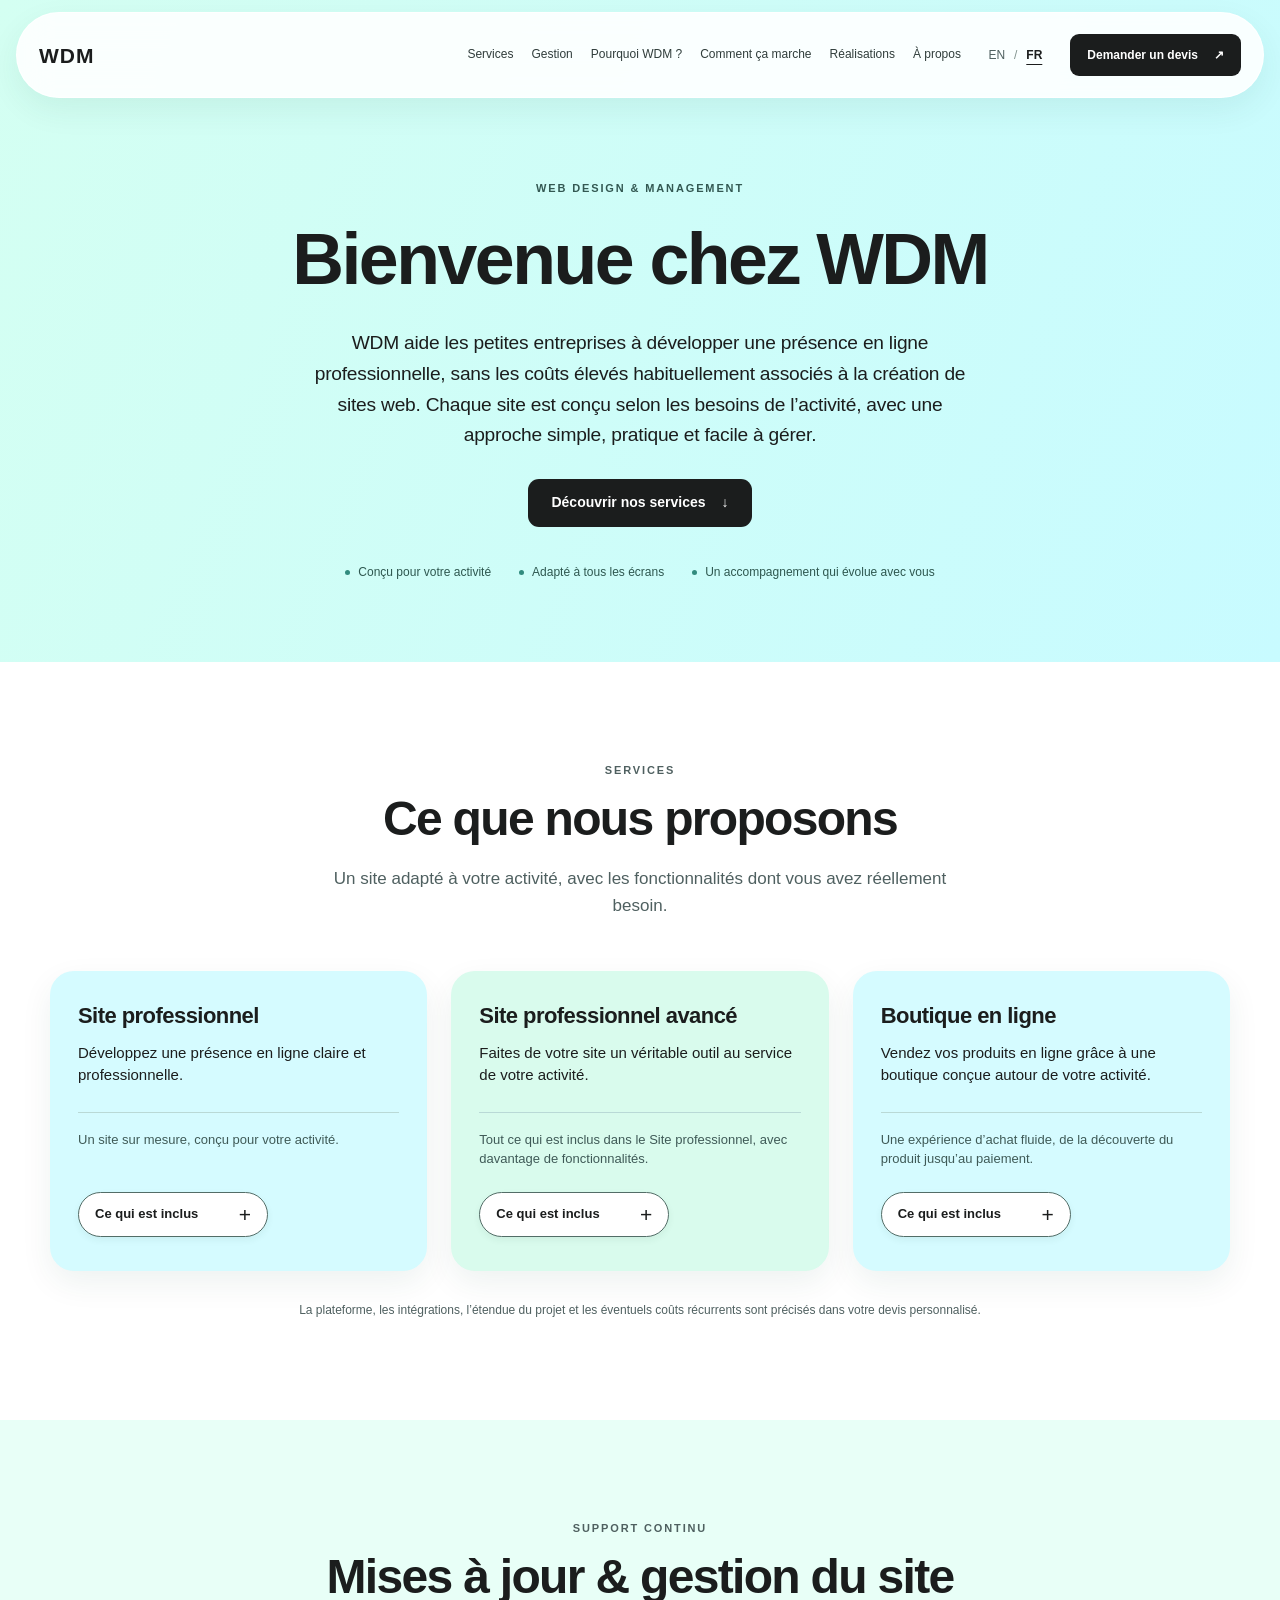
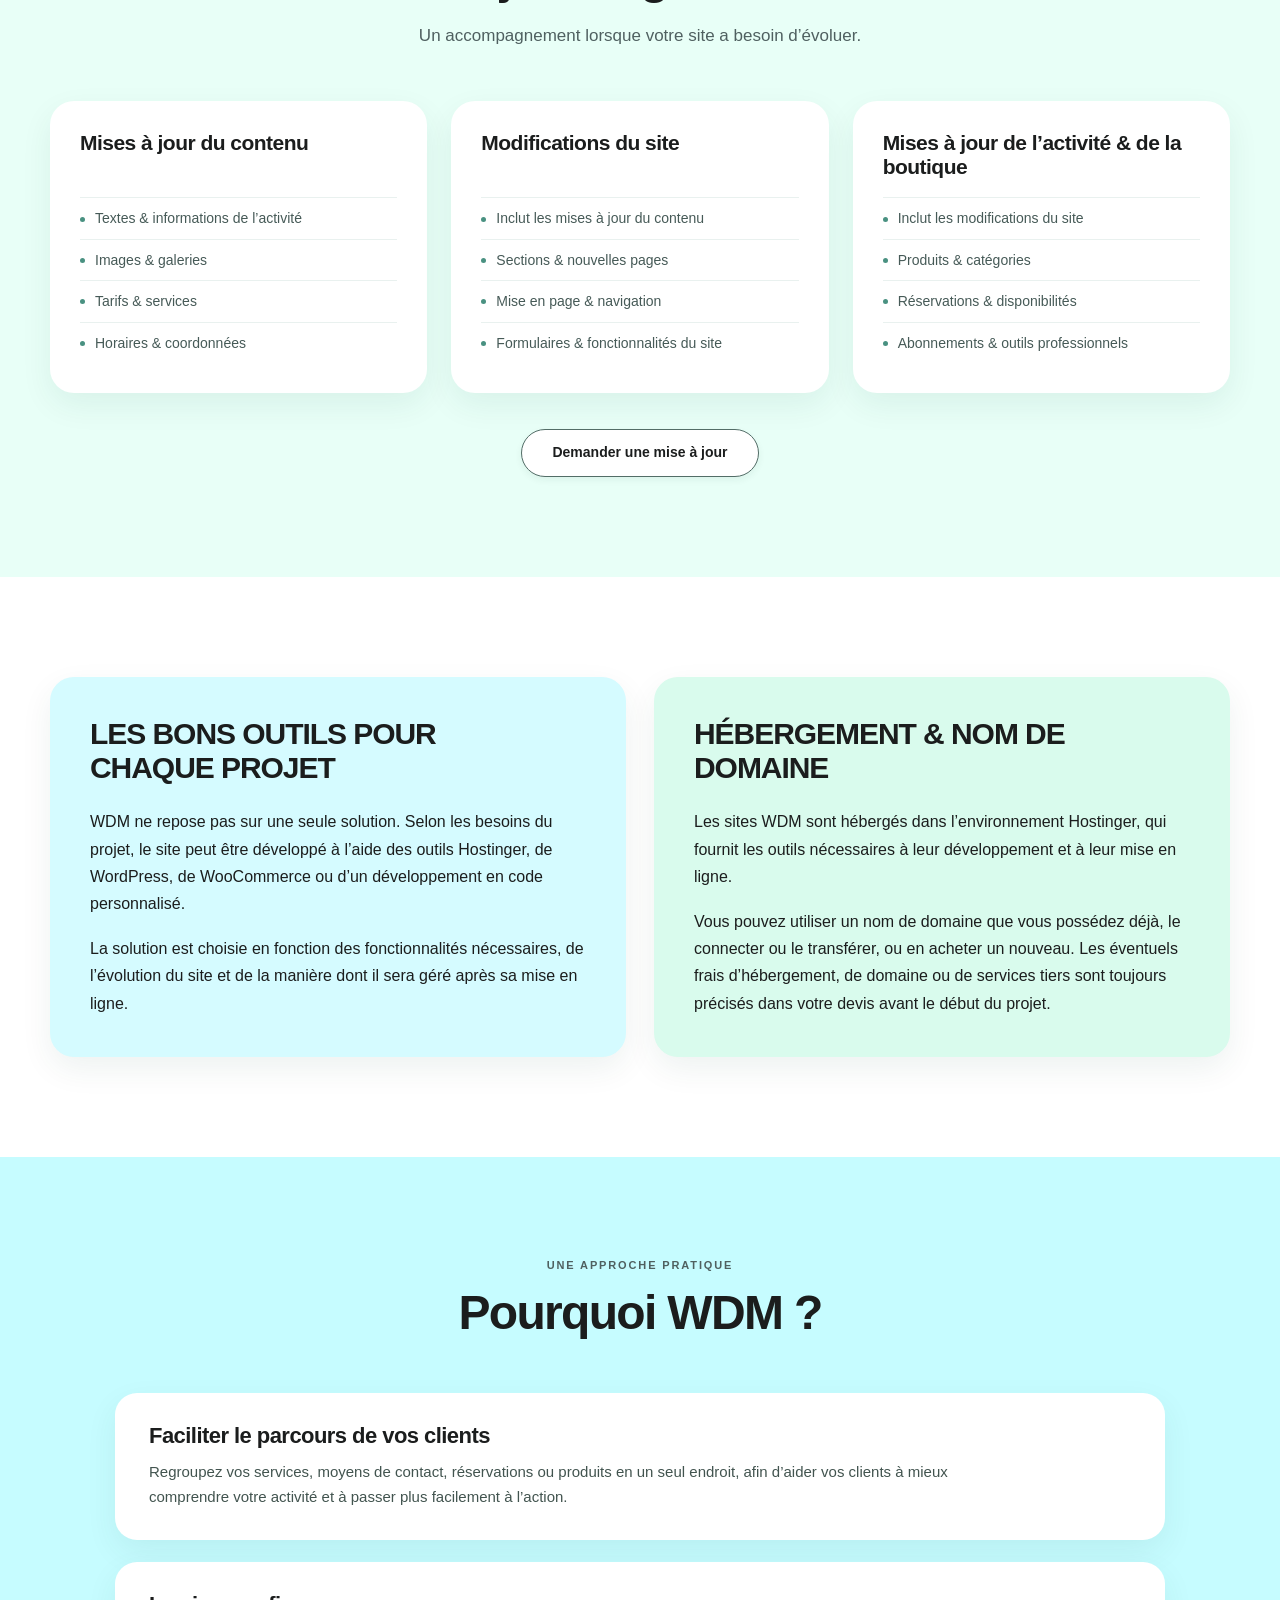
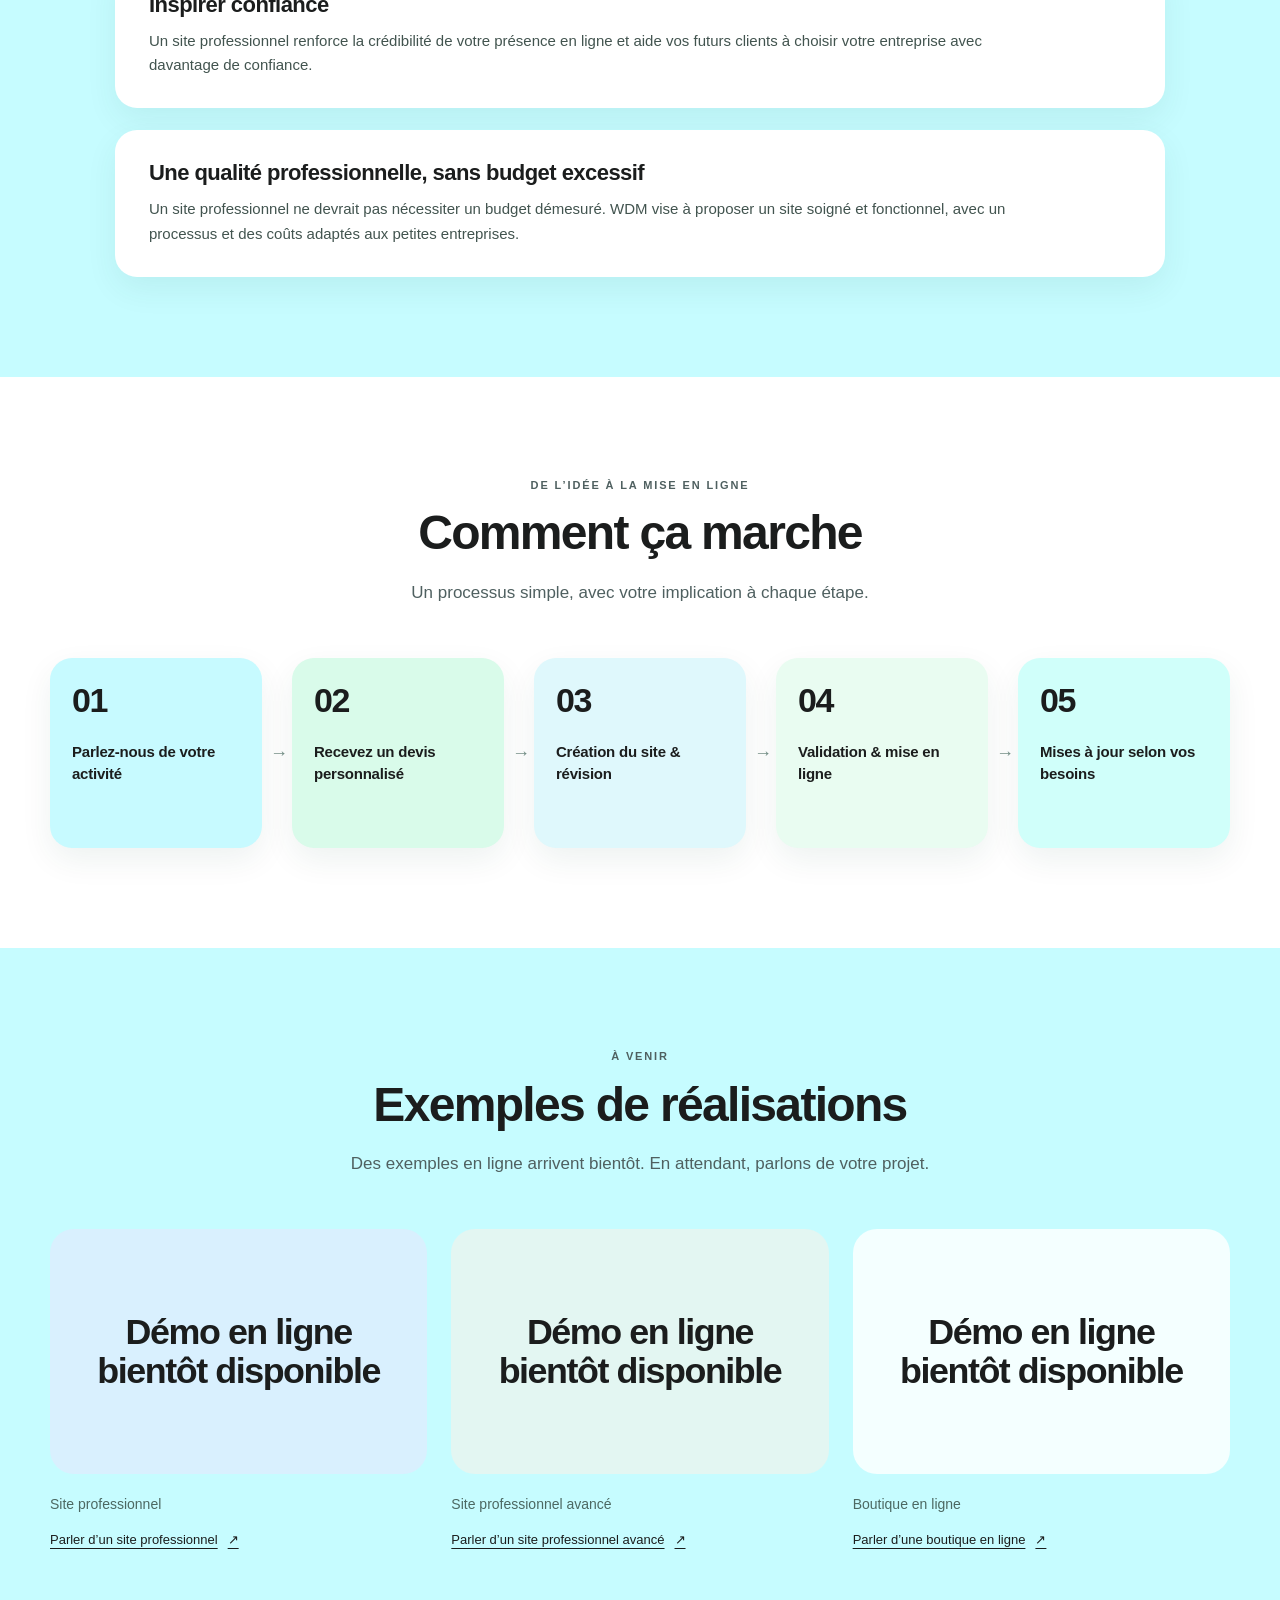
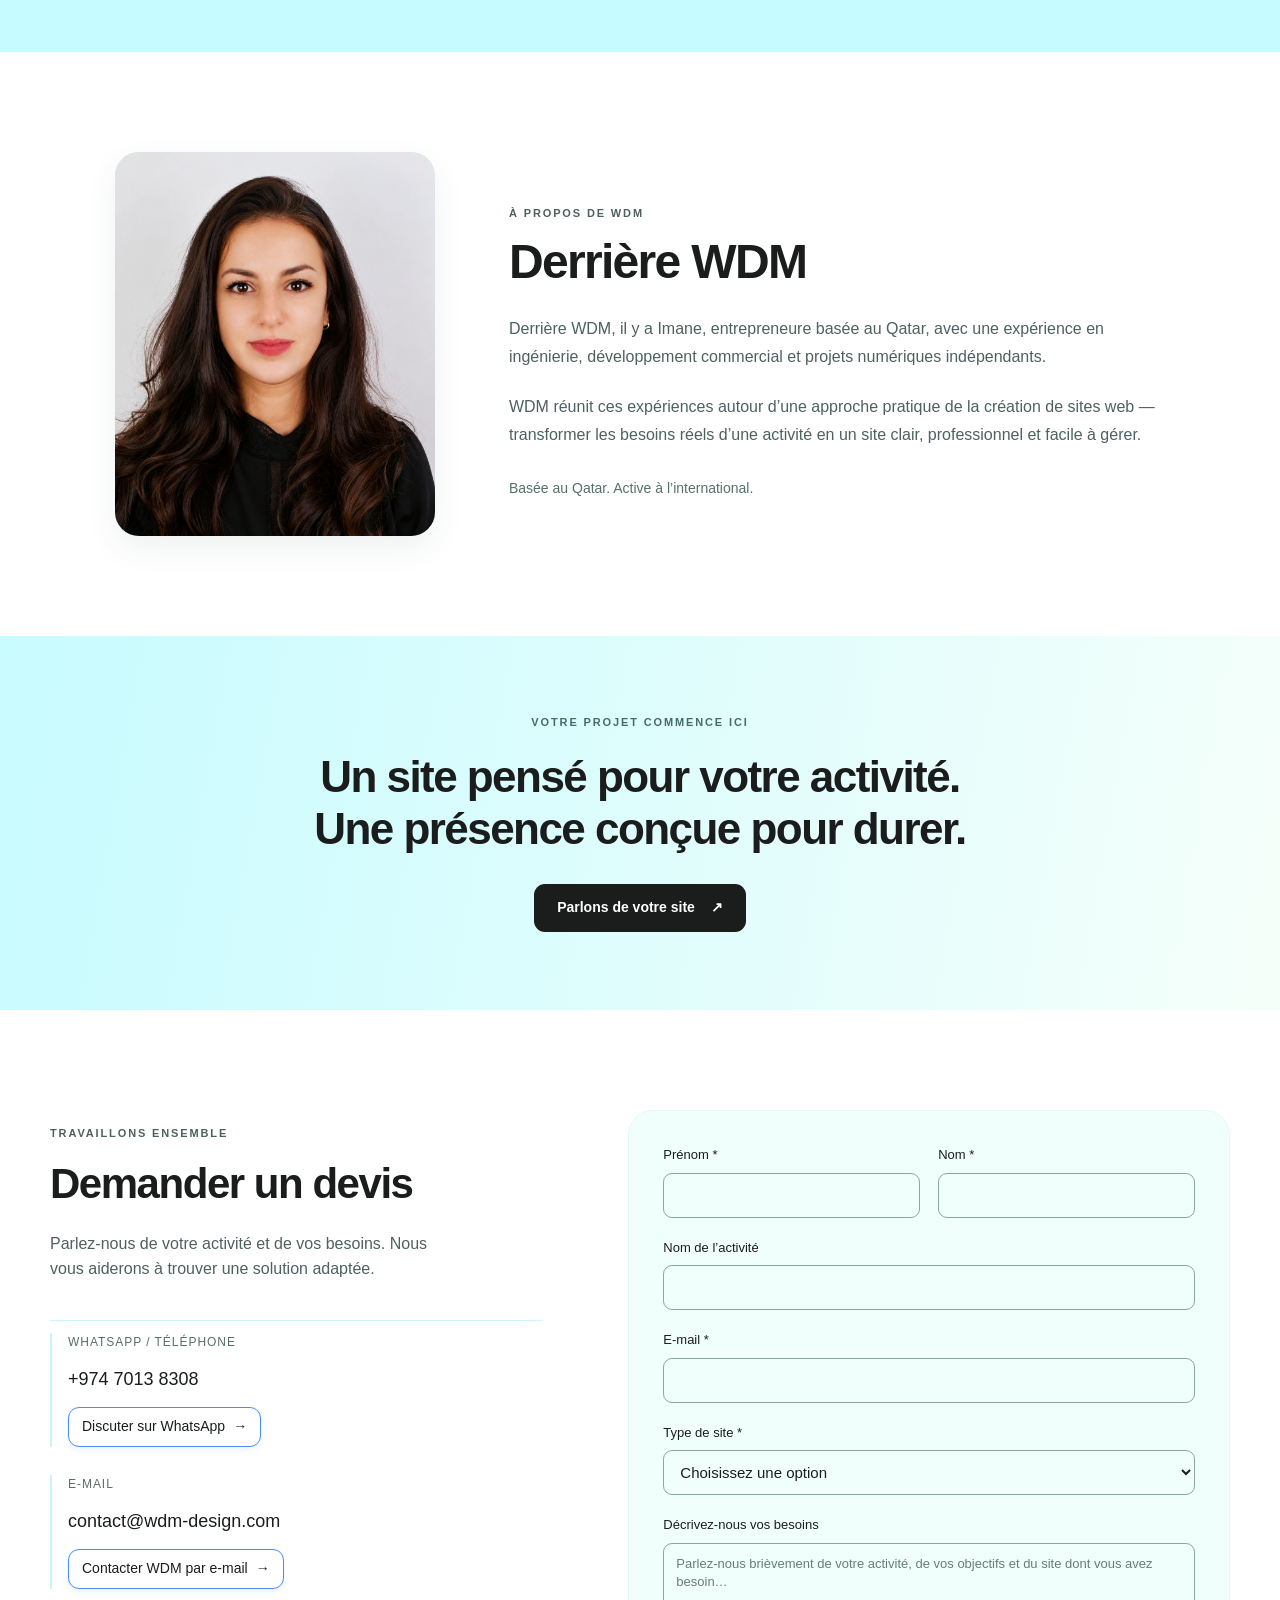
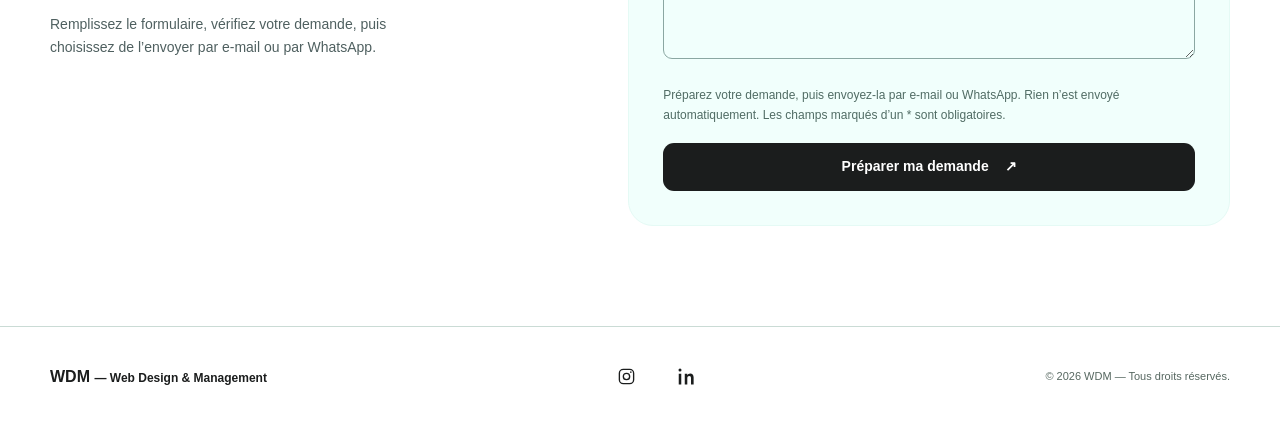
==== fr/index.html @ 792255b6 "Add French WDM website and EN/FR language switching Generate the French page from the shared English" ====
<!doctype html>
<html lang="fr">
<head>
  <meta charset="utf-8">
  <meta name="viewport" content="width=device-width, initial-scale=1">
  <meta name="theme-color" content="#cefbfb">
  <meta name="description" content="WDM — Web Design &amp; Management. Sites professionnels, sites professionnels avancés, boutiques en ligne et accompagnement pour les petites entreprises.">
  <title>WDM — Web Design &amp; Management</title>
  <link rel="icon" href="data:image/svg+xml,%3Csvg xmlns='http://www.w3.org/2000/svg' viewBox='0 0 64 64'%3E%3Crect width='64' height='64' rx='16' fill='%23cefbfb'/%3E%3Ctext x='32' y='42' text-anchor='middle' font-family='Arial' font-size='34' font-weight='700'%3EW%3C/text%3E%3C/svg%3E">
  <link rel="alternate" hreflang="en" href="/">
  <link rel="alternate" hreflang="fr" href="/fr/">
  <link rel="alternate" hreflang="x-default" href="/">
  <link rel="stylesheet" href="/style.css?v=20261122-bilingual">
  <script src="/script.js?v=20261122-bilingual" defer></script>
</head>
<body>
  <a class="skip-link" href="#main">Aller au contenu principal</a>
  <header class="site-header" id="site-header">
    <a class="brand" href="#home" aria-label="Accueil WDM">
      <strong>WDM</strong>
    </a>
    <button class="menu-toggle" id="menu-toggle" type="button" aria-expanded="false" aria-controls="primary-nav" aria-label="Ouvrir ou fermer la navigation"><span></span><span></span><span></span></button>
    <nav id="primary-nav" class="primary-nav" aria-label="Navigation principale">
      <div class="language-switch language-switch-mobile" role="group" aria-label="Langue"><a href="/" data-language-link lang="en" hreflang="en" aria-label="English">EN</a><span aria-hidden="true">/</span><a href="/fr/" data-language-link lang="fr" hreflang="fr" aria-label="Français" aria-current="page">FR</a></div>
      <a href="#services">Services</a>
      <a href="#management">Gestion</a>
      <a href="#why-wdm">Pourquoi WDM ?</a>
      <a href="#process">Comment ça marche</a>
      <a href="#work">Réalisations</a>
      <a href="#about">À propos</a>
    </nav>
    <nav class="language-switch language-switch-desktop" aria-label="Langue"><a href="/" data-language-link lang="en" hreflang="en" aria-label="English">EN</a><span aria-hidden="true">/</span><a href="/fr/" data-language-link lang="fr" hreflang="fr" aria-label="Français" aria-current="page">FR</a></nav>
    <a class="button button-dark header-cta" href="#contact">Demander un devis <span aria-hidden="true">↗</span></a>
  </header>

  <main id="main">
    <section class="hero" id="home" aria-labelledby="hero-title">
      <div class="hero-inner">
        <p class="eyebrow">WEB DESIGN &amp; MANAGEMENT</p>
        <h1 id="hero-title">Bienvenue chez WDM</h1>
        <p class="hero-copy">WDM aide les petites entreprises à développer une présence en ligne professionnelle, sans les coûts élevés habituellement associés à la création de sites web. Chaque site est conçu selon les besoins de l’activité, avec une approche simple, pratique et facile à gérer.</p>
        <a class="button button-dark hero-discover" href="#services">Découvrir nos services <span class="hero-cta-arrow" aria-hidden="true">↓</span></a>
        <div class="hero-tags" aria-label="Nos priorités"><span>Conçu pour votre activité</span><span>Adapté à tous les écrans</span><span>Un accompagnement qui évolue avec vous</span></div>
      </div>
    </section>

    <section class="section services" id="services" aria-labelledby="services-title">
      <div class="container">
        <div class="section-heading"><p class="eyebrow" data-services-reveal="label">SERVICES</p><h2 id="services-title" data-services-reveal="title">Ce que nous proposons</h2><p data-services-reveal="subtitle">Un site adapté à votre activité, avec les fonctionnalités dont vous avez réellement besoin.</p></div>
        <div class="three-grid service-grid">
          <article class="service-card aqua" data-services-reveal="card-1">
            <h3>Site professionnel</h3>
            <p>Développez une présence en ligne claire et professionnelle.</p>
            <div class="card-line"></div>
            <p class="card-preview">Un site sur mesure, conçu pour votre activité.</p>
            <details class="service-details"><summary>Ce qui est inclus <span aria-hidden="true">+</span></summary><ul><li>Conception de site sur mesure</li><li>Design adapté aux mobiles</li><li>Présentation de votre activité et de vos services</li><li>Options de contact et de demande d’information</li><li>Intégration des réseaux sociaux et de WhatsApp</li><li>Configuration de votre nom de domaine</li><li>Référencement SEO de base</li><li>Accompagnement pour l’hébergement et le domaine</li></ul><a href="#contact">Parler d’un site professionnel <span aria-hidden="true">↗</span></a></details>
          </article>
          <article class="service-card mint" data-services-reveal="card-2">
            <h3>Site professionnel avancé</h3>
            <p>Faites de votre site un véritable outil au service de votre activité.</p>
            <div class="card-line"></div>
            <p class="card-preview">Tout ce qui est inclus dans le Site professionnel, avec davantage de fonctionnalités.</p>
            <details class="service-details"><summary>Ce qui est inclus <span aria-hidden="true">+</span></summary><ul><li>Tout ce qui est inclus dans le Site professionnel</li><li>Réservations et prises de rendez-vous en ligne</li><li>Intégration des paiements en ligne</li><li>Comptes clients</li><li>Formules de services et abonnements</li><li>Intégration d’un calendrier</li><li>Formulaires professionnels et outils clients</li><li>Recommandations sur les plateformes et fonctionnalités</li></ul><a href="#contact">Parler de votre projet <span aria-hidden="true">↗</span></a></details>
          </article>
          <article class="service-card aqua" data-services-reveal="card-3">
            <h3>Boutique en ligne</h3>
            <p>Vendez vos produits en ligne grâce à une boutique conçue autour de votre activité.</p>
            <div class="card-line"></div>
            <p class="card-preview">Une expérience d’achat fluide, de la découverte du produit jusqu’au paiement.</p>
            <details class="service-details"><summary>Ce qui est inclus <span aria-hidden="true">+</span></summary><ul><li>Conception de boutique en ligne sur mesure</li><li>Pages produits et catégories</li><li>Panier et paiement</li><li>Paiements en ligne</li><li>Comptes clients</li><li>Réductions et promotions</li><li>Gestion des commandes et des produits</li><li>Configuration de votre nom de domaine</li></ul><a href="#contact">Parler de votre boutique <span aria-hidden="true">↗</span></a></details>
          </article>
        </div>
        <p class="section-note" data-services-reveal="note">La plateforme, les intégrations, l’étendue du projet et les éventuels coûts récurrents sont précisés dans votre devis personnalisé.</p>
      </div>
    </section>

    <section class="section mint-section" id="management" aria-labelledby="management-title">
      <div class="container">
        <div class="section-heading"><p class="eyebrow" data-management-reveal="label">SUPPORT CONTINU</p><h2 id="management-title" data-management-reveal="title">Mises à jour &amp; gestion du site</h2><p data-management-reveal="subtitle">Un accompagnement lorsque votre site a besoin d’évoluer.</p></div>
        <div class="three-grid management-grid">
          <article class="white-card" data-management-reveal="card-1"><h3>Mises à jour du contenu</h3><ul class="plain-list"><li>Textes &amp; informations de l’activité</li><li>Images &amp; galeries</li><li>Tarifs &amp; services</li><li>Horaires &amp; coordonnées</li></ul></article>
          <article class="white-card" data-management-reveal="card-2"><h3>Modifications du site</h3><ul class="plain-list"><li>Inclut les mises à jour du contenu</li><li>Sections &amp; nouvelles pages</li><li>Mise en page &amp; navigation</li><li>Formulaires &amp; fonctionnalités du site</li></ul></article>
          <article class="white-card" data-management-reveal="card-3"><h3>Mises à jour de l’activité &amp; de la boutique</h3><ul class="plain-list"><li>Inclut les modifications du site</li><li>Produits &amp; catégories</li><li>Réservations &amp; disponibilités</li><li>Abonnements &amp; outils professionnels</li></ul></article>
        </div>
        <div class="management-action" data-management-reveal="action">
          <button class="management-update-button" id="update-request-open" type="button" aria-haspopup="dialog" aria-controls="update-request-dialog">Demander une mise à jour</button>
        </div>
      </div>
      <dialog id="update-request-dialog" aria-labelledby="update-request-title" aria-describedby="update-request-description">
        <div class="update-request-shell">
          <header class="update-request-header">
            <p class="eyebrow">SUPPORT CONTINU</p>
            <h2 id="update-request-title">Demander une mise à jour</h2>
            <p id="update-request-description">Indiquez-nous ce que vous souhaitez modifier sur votre site.</p>
            <button class="update-request-close" id="update-request-close" type="button" aria-label="Fermer le formulaire de demande de mise à jour"><span aria-hidden="true">×</span></button>
          </header>
          <form id="update-request-form" action="/api/update-request.php" method="post">
            <div class="update-request-honeypot" aria-hidden="true">
              <label for="update-website-confirm">Laissez ce champ vide</label>
              <input id="update-website-confirm" name="websiteConfirm" type="text" autocomplete="off" tabindex="-1">
            </div>
            <div class="update-request-fields">
              <div class="update-request-field">
                <label for="update-name">Votre nom</label>
                <input id="update-name" name="name" type="text" maxlength="100" autocomplete="name" placeholder="Votre nom" required>
              </div>
              <div class="update-request-field">
                <label for="update-email">Adresse e-mail</label>
                <input id="update-email" name="email" type="email" maxlength="254" autocomplete="email" placeholder="vous@exemple.com" required>
              </div>
              <div class="update-request-field">
                <label for="update-website">Lien du site</label>
                <input id="update-website" name="website" type="url" maxlength="2048" inputmode="url" autocomplete="url" placeholder="https://votresite.com" required>
              </div>
              <div class="update-request-field">
                <label for="update-type">Type de mise à jour</label>
                <select id="update-type" name="updateType" required>
                  <option value="">Choisissez un type de mise à jour</option>
                  <option value="content">Mise à jour du contenu</option>
                  <option value="website">Modification du site</option>
                  <option value="business-store">Mise à jour de l’activité / boutique</option>
                </select>
              </div>
              <div class="update-request-field update-request-full">
                <label for="update-changes">Modifications souhaitées</label>
                <textarea id="update-changes" name="changes" rows="4" maxlength="5000" placeholder="Décrivez les modifications que vous souhaitez apporter…" required></textarea>
              </div>
            </div>
            <p class="update-request-preview-note">Nous vous répondrons à l’adresse e-mail indiquée.</p>
            <button class="button button-dark update-request-submit" type="submit">Envoyer ma demande <span aria-hidden="true">→</span></button>
            <p class="update-request-status" id="update-request-status" role="status" aria-live="polite"></p>
          </form>
        </div>
      </dialog>
    </section>

    <section class="section platform-section" id="platform" aria-label="Informations sur les outils, l’hébergement et le nom de domaine" data-staged-section>
      <div class="container two-grid">
        <article class="info-card aqua" data-staged-reveal style="--stage-delay:0ms"><h2>LES BONS OUTILS POUR CHAQUE PROJET</h2><p>WDM ne repose pas sur une seule solution. Selon les besoins du projet, le site peut être développé à l’aide des outils Hostinger, de WordPress, de WooCommerce ou d’un développement en code personnalisé.</p><p>La solution est choisie en fonction des fonctionnalités nécessaires, de l’évolution du site et de la manière dont il sera géré après sa mise en ligne.</p></article>
        <article class="info-card mint" data-staged-reveal style="--stage-delay:180ms"><h2>HÉBERGEMENT &amp; NOM DE DOMAINE</h2><p>Les sites WDM sont hébergés dans l’environnement Hostinger, qui fournit les outils nécessaires à leur développement et à leur mise en ligne.</p><p>Vous pouvez utiliser un nom de domaine que vous possédez déjà, le connecter ou le transférer, ou en acheter un nouveau. Les éventuels frais d’hébergement, de domaine ou de services tiers sont toujours précisés dans votre devis avant le début du projet.</p></article>
      </div>
    </section>

    <section class="section brand-blue-section" id="why-wdm" aria-labelledby="why-title" data-staged-section>
      <div class="container">
        <div class="section-heading" data-staged-trigger><p class="eyebrow" data-staged-reveal style="--stage-delay:0ms">UNE APPROCHE PRATIQUE</p><h2 id="why-title" data-staged-reveal style="--stage-delay:160ms">Pourquoi WDM ?</h2></div>
        <div class="benefit-list">
          <article class="benefit-card" data-staged-reveal style="--stage-delay:360ms"><div><h3>Faciliter le parcours de vos clients</h3><p>Regroupez vos services, moyens de contact, réservations ou produits en un seul endroit, afin d’aider vos clients à mieux comprendre votre activité et à passer plus facilement à l’action.</p></div></article>
          <article class="benefit-card" data-staged-reveal style="--stage-delay:560ms"><div><h3>Inspirer confiance</h3><p>Un site professionnel renforce la crédibilité de votre présence en ligne et aide vos futurs clients à choisir votre entreprise avec davantage de confiance.</p></div></article>
          <article class="benefit-card" data-staged-reveal style="--stage-delay:760ms"><div><h3>Une qualité professionnelle, sans budget excessif</h3><p>Un site professionnel ne devrait pas nécessiter un budget démesuré. WDM vise à proposer un site soigné et fonctionnel, avec un processus et des coûts adaptés aux petites entreprises.</p></div></article>
        </div>
      </div>
    </section>

    <section class="section" id="process" aria-labelledby="process-title" data-staged-section>
      <div class="container">
        <div class="section-heading" data-staged-trigger><p class="eyebrow" data-staged-reveal style="--stage-delay:0ms">DE L’IDÉE À LA MISE EN LIGNE</p><h2 id="process-title" data-staged-reveal style="--stage-delay:140ms">Comment ça marche</h2><p data-staged-reveal style="--stage-delay:280ms">Un processus simple, avec votre implication à chaque étape.</p></div>
        <ol class="process-grid">
          <li class="process-card" data-staged-reveal style="--stage-delay:460ms"><span class="process-number">01</span><h3>Parlez-nous de votre activité</h3><span class="process-arrow" aria-hidden="true" data-staged-reveal style="--stage-delay:600ms"></span></li>
          <li class="process-card" data-staged-reveal style="--stage-delay:740ms"><span class="process-number">02</span><h3>Recevez un devis personnalisé</h3><span class="process-arrow" aria-hidden="true" data-staged-reveal style="--stage-delay:880ms"></span></li>
          <li class="process-card" data-staged-reveal style="--stage-delay:1020ms"><span class="process-number">03</span><h3>Création du site &amp; révision</h3><span class="process-arrow" aria-hidden="true" data-staged-reveal style="--stage-delay:1160ms"></span></li>
          <li class="process-card" data-staged-reveal style="--stage-delay:1300ms"><span class="process-number">04</span><h3>Validation &amp; mise en ligne</h3><span class="process-arrow" aria-hidden="true" data-staged-reveal style="--stage-delay:1440ms"></span></li>
          <li class="process-card" data-staged-reveal style="--stage-delay:1580ms"><span class="process-number">05</span><h3>Mises à jour selon vos besoins</h3></li>
        </ol>
      </div>
    </section>

    <section class="section brand-blue-section" id="work" aria-labelledby="work-title" data-staged-section>
      <div class="container">
        <div class="section-heading" data-staged-trigger><p class="eyebrow" data-staged-reveal style="--stage-delay:0ms">À VENIR</p><h2 id="work-title" data-staged-reveal style="--stage-delay:160ms">Exemples de réalisations</h2><p data-staged-reveal style="--stage-delay:320ms">Des exemples en ligne arrivent bientôt. En attendant, parlons de votre projet.</p></div>
        <div class="three-grid sample-grid">
          <article class="sample-card" data-staged-reveal style="--stage-delay:500ms"><div class="sample-preview sample-blue"><span>Démo en ligne<br>bientôt disponible</span></div><h3>Site professionnel</h3><a href="#contact">Parler d’un site professionnel <span aria-hidden="true">↗</span></a></article>
          <article class="sample-card" data-staged-reveal style="--stage-delay:680ms"><div class="sample-preview sample-green"><span>Démo en ligne<br>bientôt disponible</span></div><h3>Site professionnel avancé</h3><a href="#contact">Parler d’un site professionnel avancé <span aria-hidden="true">↗</span></a></article>
          <article class="sample-card" data-staged-reveal style="--stage-delay:860ms"><div class="sample-preview sample-light"><span>Démo en ligne<br>bientôt disponible</span></div><h3>Boutique en ligne</h3><a href="#contact">Parler d’une boutique en ligne <span aria-hidden="true">↗</span></a></article>
        </div>
      </div>
    </section>

    <section class="section about-section" id="about" aria-labelledby="about-title" data-staged-section>
      <div class="container about-grid">
        <div class="about-heading" data-staged-trigger><p class="eyebrow" data-staged-reveal style="--stage-delay:0ms">À PROPOS DE WDM</p><h2 id="about-title" data-staged-reveal style="--stage-delay:160ms">Derrière WDM</h2></div>
        <figure class="founder-portrait" id="founder-portrait" data-staged-reveal style="--stage-delay:320ms">
          <img id="founder-photo" src="/assets/imane-wdm.jpg" alt="Imane, fondatrice de WDM" width="600" height="720" loading="lazy" decoding="async" aria-hidden="true">
          <div class="founder-placeholder" role="img" aria-label="Emplacement de la photo d’Imane"><span class="founder-initial" aria-hidden="true">I</span><span class="founder-name" aria-hidden="true">Imane</span><span class="founder-role" aria-hidden="true">Fondatrice, WDM</span></div>
        </figure>
        <div class="about-copy">
          <p data-staged-reveal style="--stage-delay:500ms">Derrière WDM, il y a Imane, entrepreneure basée au Qatar, avec une expérience en ingénierie, développement commercial et projets numériques indépendants.</p>
          <p data-staged-reveal style="--stage-delay:680ms">WDM réunit ces expériences autour d’une approche pratique de la création de sites web — transformer les besoins réels d’une activité en un site clair, professionnel et facile à gérer.</p>
          <p class="about-support" data-staged-reveal style="--stage-delay:860ms">Basée au Qatar. Active à l’international.</p>
        </div>
      </div>
    </section>

    <section class="contact-intro" aria-label="Développons votre présence en ligne"><div class="container"><p class="eyebrow">VOTRE PROJET COMMENCE ICI</p><h2>Un site pensé pour votre activité.<br>Une présence conçue pour durer.</h2><a class="button button-dark" href="#contact">Parlons de votre site <span aria-hidden="true">↗</span></a></div></section>

    <section class="section contact-section" id="contact" aria-labelledby="contact-title">
      <div class="container contact-grid">
        <div class="contact-copy" data-reveal>
          <p class="eyebrow">TRAVAILLONS ENSEMBLE</p><h2 id="contact-title">Demander un devis</h2><p>Parlez-nous de votre activité et de vos besoins. Nous vous aiderons à trouver une solution adaptée.</p>
          <div class="contact-options">
            <div class="contact-method"><span>WHATSAPP / TÉLÉPHONE</span><a class="contact-phone" href="tel:+97470138308">+974 7013 8308</a><a class="contact-button" href="https://wa.me/97470138308" target="_blank" rel="noopener noreferrer">Discuter sur WhatsApp <span aria-hidden="true">→</span></a></div>
            <div class="contact-method"><span>E-MAIL</span><a class="contact-email" href="mailto:contact@wdm-design.com">contact@wdm-design.com</a><a class="contact-button" href="mailto:contact@wdm-design.com">Contacter WDM par e-mail <span aria-hidden="true">→</span></a></div>
          </div>
          <p class="contact-flow-note">Remplissez le formulaire, vérifiez votre demande, puis choisissez de l’envoyer par e-mail ou par WhatsApp.</p>
        </div>
        <div class="form-card" data-reveal>
          <form id="project-form" action="mailto:contact@wdm-design.com" method="post" enctype="text/plain" data-contact-email="contact@wdm-design.com" data-whatsapp="97470138308" aria-label="Formulaire de demande de création de site web">
            <div class="form-row"><div class="field"><label for="first-name">Prénom <span aria-hidden="true">*</span></label><input id="first-name" name="firstName" autocomplete="given-name" required maxlength="80"></div><div class="field"><label for="last-name">Nom <span aria-hidden="true">*</span></label><input id="last-name" name="lastName" autocomplete="family-name" required maxlength="80"></div></div>
            <div class="field"><label for="business-name">Nom de l’activité</label><input id="business-name" name="business" autocomplete="organization" maxlength="140"></div>
            <div class="field"><label for="email">E-mail <span aria-hidden="true">*</span></label><input id="email" name="email" type="email" autocomplete="email" required maxlength="180"></div>
            <div class="field"><label for="website-type">Type de site <span aria-hidden="true">*</span></label><select id="website-type" name="service" required><option value="">Choisissez une option</option><option value="professional">Site professionnel</option><option value="business">Site professionnel avancé</option><option value="store">Boutique en ligne</option></select></div>
            <div class="field"><label for="project-details">Décrivez-nous vos besoins</label><textarea id="project-details" name="details" rows="4" maxlength="2400" placeholder="Parlez-nous brièvement de votre activité, de vos objectifs et du site dont vous avez besoin…"></textarea></div>
            <p class="form-note">Préparez votre demande, puis envoyez-la par e-mail ou WhatsApp. Rien n’est envoyé automatiquement. Les champs marqués d’un * sont obligatoires.</p>
            <button class="button button-dark form-submit" type="submit">Préparer ma demande <span aria-hidden="true">↗</span></button>
          </form>
          <section id="brief-result" class="brief-result" hidden aria-labelledby="brief-title"><h3 id="brief-title" tabindex="-1">Votre demande est prête</h3><label class="sr-only" for="brief-output">Votre demande</label><textarea id="brief-output" rows="8" readonly></textarea><div class="brief-actions"><a id="email-brief" class="button button-dark" hidden>Contacter WDM par e-mail <span aria-hidden="true">↗</span></a><a id="whatsapp-brief" class="button button-outline" target="_blank" rel="noopener noreferrer" hidden>Envoyer par WhatsApp <span aria-hidden="true">↗</span></a><button id="copy-brief" class="text-link" type="button">Copier la demande</button><button id="download-brief" class="text-link" type="button">Télécharger la demande</button></div><p id="brief-status" class="form-note" role="status" aria-live="polite"></p></section>
          <noscript><p class="form-note">Veuillez écrire à <a href="mailto:contact@wdm-design.com">contact@wdm-design.com</a> ou <a href="https://wa.me/97470138308">nous contacter sur WhatsApp</a> pour demander un devis.</p></noscript>
        </div>
      </div>
    </section>
  </main>

  <footer class="site-footer"><div class="container footer-inner"><a class="footer-brand" href="#home">WDM <span>— Web Design &amp; Management</span></a><nav aria-label="Réseaux sociaux"><a href="https://www.instagram.com/wdm.web.design/" target="_blank" rel="noopener noreferrer" aria-label="WDM sur Instagram"><svg viewBox="0 0 24 24" width="19" height="19" fill="none" stroke="currentColor" stroke-width="1.7" aria-hidden="true" focusable="false"><rect x="3" y="3" width="18" height="18" rx="5"/><circle cx="12" cy="12" r="4"/><circle cx="17.5" cy="6.5" r="1" fill="currentColor" stroke="none"/></svg></a><a href="https://www.linkedin.com/company/wdm-design/home/?viewAsMember=true" target="_blank" rel="noopener noreferrer" aria-label="WDM sur LinkedIn"><svg viewBox="0 0 24 24" width="19" height="19" fill="currentColor" aria-hidden="true" focusable="false"><path d="M5.4 8.6H2.2V22h3.2V8.6ZM3.8 2a1.9 1.9 0 1 0 0 3.8 1.9 1.9 0 0 0 0-3.8ZM13 8.6H9.8V22H13v-7.5c0-2 1-3 2.5-3 1.5 0 2.2 1 2.2 3V22H21v-8.7c0-3.3-1.7-5-4.2-5-1.8 0-3 1-3.8 2.2V8.6Z"/></svg></a></nav><p>© <span data-year>2026</span> WDM — Tous droits réservés.</p></div></footer>
</body>
</html>
---- style.css ----
/* WDM — Web Design & Management. Build-free, responsive styles. */
:root{--ink:#1b1d1d;--muted:#4f6060;--aqua:#d5fbff;--brand-blue:#c6fcff;--mint:#d9fbed;--wash:#e8fff7;--line:#bddcda;--white:#fff;--shadow:0 12px 32px rgba(20,67,61,.07);--radius:24px;--max:1180px;--header-height:86px}
*{box-sizing:border-box}
html{scroll-behavior:smooth;scroll-padding-top:110px}
body{margin:0;color:var(--ink);background:var(--white);font-family:Arial,Helvetica,sans-serif;font-size:16px;line-height:1.6;-webkit-font-smoothing:antialiased}
button,input,select,textarea{font:inherit}
button,a,input,select,textarea,summary{-webkit-tap-highlight-color:transparent}
button,a,summary{touch-action:manipulation}
a{color:inherit;text-underline-offset:4px}
button{cursor:pointer}
button:disabled{cursor:default}
button:focus-visible,a:focus-visible,input:focus-visible,select:focus-visible,textarea:focus-visible,summary:focus-visible{outline:3px solid #12867d;outline-offset:5px}
h1,h2,h3,p{margin:0}
h1,h2,h3{line-height:1.14;letter-spacing:-.035em}
h1{font-size:clamp(40px,5.6vw,72px);font-weight:750}
h2{font-size:clamp(30px,3.9vw,48px);font-weight:700}
h3{font-size:22px;font-weight:700;letter-spacing:-.025em}
[hidden]{display:none!important}
.container{width:min(var(--max),calc(100% - 72px));margin-inline:auto}
.section{padding:100px 0}
.eyebrow{font-size:11px;letter-spacing:.17em;font-weight:700;line-height:1.5}
.section-heading{text-align:center;margin:0 auto 52px;max-width:800px}
.section-heading .eyebrow{margin-bottom:13px;color:var(--muted)}
.section-heading>p:last-child:not(.eyebrow){margin:18px auto 0;max-width:620px;color:var(--muted);font-size:17px}
.skip-link{position:fixed;left:20px;top:10px;transform:translateY(-180%);background:var(--ink);color:white;padding:12px 20px;border-radius:8px;z-index:200}
.skip-link:focus{transform:translateY(0)}
.sr-only{position:absolute;width:1px;height:1px;padding:0;overflow:hidden;clip:rect(0,0,0,0);white-space:nowrap;border:0}
.site-header{position:sticky;top:12px;z-index:30;width:calc(100% - 32px);max-width:1440px;margin:12px auto 0;padding:15px 22px;min-height:var(--header-height);border:1px solid rgba(255,255,255,.9);border-radius:999px;display:flex;align-items:center;gap:24px;background:rgba(255,255,255,.96);box-shadow:var(--shadow)}
@supports(backdrop-filter:blur(16px)){.site-header{background:rgba(255,255,255,.89);backdrop-filter:blur(16px)}}
.brand{display:flex;align-items:center;gap:15px;text-decoration:none;white-space:nowrap;margin-right:auto}
.brand strong{font-size:21px;letter-spacing:.05em;line-height:1}
.primary-nav{display:flex;gap:18px;align-items:center}
.primary-nav a{position:relative;font-size:12px;font-weight:500;color:#303d3b;text-decoration:none;white-space:nowrap;transition:color .18s ease}
.primary-nav a:hover,.social-links a:hover,.site-footer a:hover{color:#08776d}
@media(min-width:880px){.primary-nav a:after{content:"";position:absolute;left:0;right:0;bottom:-5px;height:1px;background:currentColor;transform:scaleX(.5);opacity:0;transition:opacity .18s ease,transform .18s ease}.primary-nav a:hover:after,.primary-nav a:focus-visible:after{opacity:.7;transform:scaleX(1)}}
.button{display:inline-flex;align-items:center;justify-content:center;gap:16px;min-height:48px;padding:12px 22px;border:1px solid transparent;border-radius:11px;text-decoration:none;font-size:14px;font-weight:600;line-height:1.4;transition:background .2s,box-shadow .2s,transform .2s}
.button-dark{background:var(--ink);color:white}
.button-dark:hover{background:#304443;box-shadow:0 5px 12px #203a3320;transform:translateY(-1px)}
.button-outline{background:white;border-color:#667e7b;color:var(--ink)}
.button-outline:hover{background:var(--mint)}
.header-cta{font-size:12px;white-space:nowrap;min-height:42px;padding:10px 16px;border-radius:9px}
.menu-toggle{display:none;background:none;border:0;min-width:44px;min-height:44px;padding:12px}
.menu-toggle span{display:block;width:20px;height:1.5px;background:var(--ink);margin:4px 0;transition:transform .2s,opacity .2s}
.hero{margin-top:-98px;padding:180px 28px 80px;text-align:center;background:linear-gradient(112deg,#d4fff2 0%,#c8fbff 100%);position:relative;overflow:hidden}
.hero-inner{position:relative;max-width:920px;margin:auto}
.hero .eyebrow{margin-bottom:22px;color:#335852;animation:hero-label-in .65s cubic-bezier(.22,.61,.36,1) 0s 1 backwards}
.hero h1{animation:hero-headline-in .7s cubic-bezier(.22,.61,.36,1) .28s 1 backwards}
.hero-copy{font-size:clamp(17px,1.5vw,20px);max-width:680px;margin:28px auto 28px;line-height:1.6;letter-spacing:-.012em;animation:hero-content-in .65s cubic-bezier(.22,.61,.36,1) .56s 1 backwards}
.hero .hero-discover{animation:hero-content-in .65s cubic-bezier(.22,.61,.36,1) .84s 1 backwards}
.hero .hero-discover:hover{transform:translateY(-2px)}
.hero-cta-arrow{display:inline-block;transition:transform .2s ease}
.hero-discover:hover .hero-cta-arrow{transform:translateY(2px)}
.hero-tags{display:flex;flex-wrap:wrap;justify-content:center;gap:8px 28px;margin-top:36px;color:#2e574f;font-size:12px;animation:hero-points-in .65s cubic-bezier(.22,.61,.36,1) 1.12s 1 backwards}
.hero-tags span{display:flex;align-items:center;gap:8px}
.hero-tags span:before{content:"";height:5px;width:5px;flex:0 0 5px;border-radius:50%;background:#318b7e}
@keyframes hero-label-in{from{opacity:0;letter-spacing:.22em;transform:translateY(6px)}to{opacity:1;transform:none}}
@keyframes hero-headline-in{from{opacity:0;transform:translateY(24px) scale(.98)}to{opacity:1;transform:none}}
@keyframes hero-content-in{from{opacity:0;transform:translateY(12px)}to{opacity:1;transform:none}}
@keyframes hero-points-in{from{opacity:0;transform:translateY(6px)}to{opacity:1;transform:none}}
@media(prefers-reduced-motion:reduce){.hero .eyebrow,.hero h1,.hero-copy,.hero .hero-discover,.hero-tags{animation:none}.hero .hero-discover:hover,.hero-discover:hover .hero-cta-arrow{transform:none}}
.three-grid{display:grid;grid-template-columns:repeat(3,minmax(0,1fr));gap:24px}
.two-grid{display:grid;grid-template-columns:repeat(2,minmax(0,1fr));gap:28px}
.aqua{background:var(--aqua)}
.mint{background:var(--mint)}
.service-card{padding:32px 28px;border-radius:var(--radius);box-shadow:var(--shadow);align-self:start;min-height:300px}
.card-number{display:block;font-size:10px;letter-spacing:.1em;color:#466865;margin-bottom:38px;font-weight:600}
.service-card h3{margin-bottom:14px}
.service-card>p{font-size:15px;line-height:1.5;min-height:46px}
.card-line{height:1px;background:#b9d9d6;margin:24px 0 17px}
.service-card>.card-preview{font-size:13px;color:#3f5a57;min-height:40px}
.service-details{margin-top:22px}
.service-details summary{display:flex;justify-content:space-between;align-items:center;gap:18px;cursor:pointer;list-style:none;border:1px solid #536d67;border-radius:999px;background:white;max-width:190px;padding:11px 16px;font-size:13px;font-weight:600;box-shadow:0 3px 7px #203e3210}
.service-details summary::-webkit-details-marker{display:none}
.service-details summary>span{font-size:21px;font-weight:400;line-height:1;transition:transform .2s}
.service-details[open] summary>span{transform:rotate(45deg)}
.service-details ul{padding-left:19px;font-size:14px;margin:24px 0 18px}
.service-details li+li{margin-top:7px}
.service-details>a{font-size:13px;font-weight:600}
.section-note{text-align:center;font-size:12px;color:var(--muted);max-width:740px;margin:30px auto 0}
/* Services has its own once-only sequence; other section reveals stay unchanged. */
#services{scroll-margin-top:12px}
@media(min-width:621px){#services .service-grid:not(:has(details[open])) .service-card{align-self:stretch}}
#services [data-services-reveal="label"]{--services-delay:0s}
#services [data-services-reveal="title"]{--services-delay:.17s}
#services [data-services-reveal="subtitle"]{--services-delay:.34s}
#services [data-services-reveal="card-1"]{--services-delay:.54s}
#services [data-services-reveal="card-2"]{--services-delay:.72s}
#services [data-services-reveal="card-3"]{--services-delay:.9s}
#services [data-services-reveal="note"]{--services-delay:1.1s}
#services.services-reveal-ready [data-services-reveal]{opacity:0;transform:translateY(16px)}
#services.services-reveal-ready .service-card[data-services-reveal]{transform:translateY(24px) scale(.99)}
#services.services-reveal-ready.services-revealed [data-services-reveal]{opacity:1;transform:none;animation:services-text-in .7s cubic-bezier(.22,.61,.36,1) var(--services-delay) 1 backwards}
#services.services-reveal-ready.services-revealed .service-card[data-services-reveal]{animation-name:services-card-in;animation-duration:.8s}
#services.services-reveal-ready.services-revealed [data-services-reveal="note"]{animation-duration:.65s}
@keyframes services-text-in{from{opacity:0;transform:translateY(16px)}to{opacity:1;transform:none}}
@keyframes services-card-in{from{opacity:0;transform:translateY(24px) scale(.99)}to{opacity:1;transform:none}}
@media(max-width:620px){#services{scroll-margin-top:8px}}
@media(prefers-reduced-motion:reduce){#services.services-reveal-ready [data-services-reveal],#services.services-reveal-ready .service-card[data-services-reveal],#services.services-reveal-ready.services-revealed [data-services-reveal],#services.services-reveal-ready.services-revealed .service-card[data-services-reveal]{opacity:1;transform:none;animation:none;transition:none}}
@media print{#services [data-services-reveal]{opacity:1!important;transform:none!important;animation:none!important}}
.mint-section{background:var(--wash)}
.white-card{background:#fff;border-radius:var(--radius);padding:30px;box-shadow:var(--shadow)}
.line-icon{height:44px;width:44px;display:flex;align-items:center;justify-content:center;border:1px solid #b8ded6;border-radius:13px;font-size:20px;margin-bottom:28px;line-height:1;background:#f3fffa}
.white-card h3{font-size:21px;min-height:48px;margin-bottom:18px}
.plain-list{margin:0;padding:0;list-style:none;color:#465a57;font-size:14px}
.plain-list li{display:flex;gap:10px;padding:9px 0;border-top:1px solid #e9f1ef}
.plain-list li:before{content:"+";color:#499181;font-weight:600}
/* Ongoing support: simpler cards and a section-scoped entrance sequence. */
#management .white-card{min-width:0}
#management .plain-list li:before{content:"";flex:0 0 5px;width:5px;height:5px;margin-top:.65em;border-radius:50%;background:#499181}
#management .management-action{display:flex;justify-content:center;margin-top:36px;text-align:center}
#management .management-update-button{display:inline-flex;align-items:center;justify-content:center;min-height:48px;max-width:100%;padding:12px 30px;border:1px solid #536d67;border-radius:999px;background:#fff;box-shadow:0 3px 7px #203e3210;color:var(--ink);font-size:14px;font-weight:600;line-height:1.4;text-decoration:none;transition:transform .2s ease,border-color .2s ease,box-shadow .2s ease}
#management .management-update-button:hover{transform:translateY(-1px);border-color:#2d6258;box-shadow:0 5px 12px #203a3320}
body.update-request-open{overflow:hidden}
#update-request-dialog{width:min(640px,calc(100% - 32px));max-width:640px;max-height:calc(100vh - 32px);max-height:calc(100dvh - 32px);margin:auto;padding:0;overflow-y:auto;overscroll-behavior:contain;border:1px solid var(--line);border-radius:24px;background:#fff;color:var(--ink);box-shadow:0 24px 80px rgba(20,55,48,.2)}
#update-request-dialog::backdrop{background:rgba(20,43,39,.42);backdrop-filter:blur(4px)}
#update-request-dialog[open]{animation:update-request-in .24s ease-out}
#update-request-dialog .update-request-shell{padding:30px}
#update-request-dialog .update-request-header{position:relative;padding-right:44px}
#update-request-dialog .eyebrow{color:#528077;margin-bottom:8px;font-size:10px}
#update-request-dialog h2{font-size:32px;line-height:1.15}
#update-request-dialog #update-request-description{margin-top:12px;color:var(--muted);font-size:15px;line-height:1.5}
#update-request-dialog .update-request-close{position:absolute;top:-5px;right:-5px;display:flex;align-items:center;justify-content:center;width:44px;height:44px;padding:0;border:1px solid #d9e8e3;border-radius:50%;background:#fff;color:var(--muted);font-size:29px;line-height:1}
#update-request-dialog .update-request-close:hover{background:#effbf6;color:var(--ink)}
#update-request-dialog form{margin-top:24px}
#update-request-dialog .update-request-fields{display:grid;grid-template-columns:repeat(2,minmax(0,1fr));gap:17px 18px}
#update-request-dialog .update-request-field{min-width:0}
#update-request-dialog .update-request-full{grid-column:1/-1}
#update-request-dialog label{display:block;margin-bottom:7px;font-size:13px;font-weight:600;line-height:1.4}
#update-request-dialog input,#update-request-dialog select,#update-request-dialog textarea{min-width:0;min-height:46px;border-color:#b5cfca;background:#fbfffd;font-size:16px;line-height:1.45}
#update-request-dialog textarea{min-height:105px}
#update-request-dialog input::placeholder,#update-request-dialog textarea::placeholder{color:#78918a;font-size:14px}
#update-request-dialog .update-request-preview-note{margin:18px 0 16px;padding:11px 14px;border-radius:10px;background:var(--wash);color:#4c6d64;font-size:12px;line-height:1.5}
#update-request-dialog .update-request-submit{width:100%;min-height:48px;border-radius:999px}
#update-request-dialog .update-request-submit:disabled{opacity:.7;cursor:wait;transform:none}
#update-request-dialog .update-request-honeypot{position:absolute;left:-10000px;width:1px;height:1px;overflow:hidden}
#update-request-dialog .update-request-status:not(:empty){margin-top:14px;color:#3c6b5c;font-size:13px;text-align:center}
@keyframes update-request-in{from{opacity:0;transform:translateY(8px)}to{opacity:1;transform:none}}
@media(max-width:620px){#update-request-dialog{width:calc(100% - 24px);max-height:calc(100vh - 20px);max-height:calc(100dvh - 20px);border-radius:22px}#update-request-dialog .update-request-shell{padding:24px 22px}#update-request-dialog h2{font-size:28px}#update-request-dialog #update-request-description{font-size:14px}#update-request-dialog .update-request-fields{grid-template-columns:1fr;gap:16px}#update-request-dialog .update-request-full{grid-column:auto}}
@media(prefers-reduced-motion:reduce){#update-request-dialog[open]{animation:none}}
#management [data-management-reveal="label"]{--management-delay:0s}
#management [data-management-reveal="title"]{--management-delay:.17s}
#management [data-management-reveal="subtitle"]{--management-delay:.34s}
#management [data-management-reveal="card-1"]{--management-delay:.54s}
#management [data-management-reveal="card-2"]{--management-delay:.72s}
#management [data-management-reveal="card-3"]{--management-delay:.9s}
#management [data-management-reveal="action"]{--management-delay:1.1s}
#management.management-reveal-ready [data-management-reveal]{opacity:0;transform:translateY(16px)}
#management.management-reveal-ready .white-card[data-management-reveal]{transform:translateY(24px) scale(.99)}
#management.management-reveal-ready.management-revealed [data-management-reveal]{opacity:1;transform:none;animation:management-text-in .7s cubic-bezier(.22,.61,.36,1) var(--management-delay) 1 backwards}
#management.management-reveal-ready.management-revealed .white-card[data-management-reveal]{animation-name:management-card-in;animation-duration:.8s}
#management.management-reveal-ready.management-revealed [data-management-reveal="action"]{animation-duration:.65s}
@keyframes management-text-in{from{opacity:0;transform:translateY(16px)}to{opacity:1;transform:none}}
@keyframes management-card-in{from{opacity:0;transform:translateY(24px) scale(.99)}to{opacity:1;transform:none}}
@media(max-width:879px){#management .management-grid{grid-template-columns:1fr;grid-auto-rows:1fr}}
@media(prefers-reduced-motion:reduce){#management.management-reveal-ready [data-management-reveal],#management.management-reveal-ready .white-card[data-management-reveal],#management.management-reveal-ready.management-revealed [data-management-reveal],#management.management-reveal-ready.management-revealed .white-card[data-management-reveal]{opacity:1;transform:none;animation:none;transition:none}#management .management-update-button{transition:none}#management .management-update-button:hover{transform:none}}
@media print{#management [data-management-reveal]{opacity:1!important;transform:none!important;animation:none!important}}
.info-card{border-radius:var(--radius);padding:40px;box-shadow:var(--shadow)}
.info-card .eyebrow{margin-bottom:24px;color:#41615b}
.info-card h2{font-size:30px;max-width:400px;margin-bottom:23px}
.info-card>p:not(.eyebrow){font-size:16px;line-height:1.7}
.info-card>p+p{margin-top:18px}
.benefit-list{display:grid;gap:22px;max-width:1050px;margin:0 auto}
.benefit-card{padding:30px 34px;background:white;border-radius:22px;display:flex;gap:30px;box-shadow:var(--shadow)}
.benefit-card h3{margin-bottom:12px}
.benefit-card p{font-size:15px;line-height:1.65;color:#42544f;max-width:880px}
.process-grid{display:grid;grid-template-columns:repeat(5,minmax(0,1fr));gap:30px;list-style:none;padding:0;margin:0}
.process-card{background:#c7faff;padding:25px 22px;min-height:190px;border-radius:22px;position:relative;box-shadow:var(--shadow)}
.process-card:nth-child(2){background:#d9fbea}
.process-card:nth-child(3){background:#dff8fc}
.process-card:nth-child(4){background:#e9fcf1}
.process-card:nth-child(5){background:#d0fffa}
.process-arrow{position:absolute;left:calc(100% + 8px);top:50%;font-size:18px;line-height:1;color:#758f87;transform:translateY(-50%)}
.process-arrow:before{content:"→"}
.process-card>.process-number{display:block;font-size:34px;line-height:1;font-weight:700;letter-spacing:-.04em;margin-bottom:24px}
.process-card h3{font-size:15px;line-height:1.45;letter-spacing:-.015em}
.sample-preview{display:flex;justify-content:center;align-items:center;min-height:245px;padding:30px 20px;border-radius:24px;font-size:clamp(24px,2.8vw,37px);font-weight:750;line-height:1.08;letter-spacing:-.04em;text-align:center}
.sample-blue{background:#d9f0fe}
.sample-green{background:#e3f6f2}
.sample-light{background:#f4ffff}
.sample-card h3{margin:23px 0 13px;font-size:14px;letter-spacing:0;font-weight:400;color:#4c6862}
.sample-card>a{font-size:13px;display:inline-flex;align-items:center;gap:10px}
.contact-intro{padding:78px 0;background:linear-gradient(100deg,#c8fbff,#f5fffa);text-align:center}
.contact-intro .eyebrow{color:#466d65;margin-bottom:20px}
.contact-intro h2{font-size:clamp(28px,3.6vw,44px);line-height:1.2;margin-bottom:28px}
.contact-grid{display:grid;grid-template-columns:minmax(0,.9fr) minmax(0,1.1fr);gap:86px;align-items:start}
.contact-copy{padding-top:15px}
.contact-copy>.eyebrow{margin-bottom:18px;color:var(--muted)}
.contact-copy>h2{font-size:42px;max-width:400px}
.contact-copy>p:not(.eyebrow){max-width:390px;margin:23px 0 36px;font-size:16px;color:var(--muted)}
.contact-options{border-top:1px solid #c9f6fa;padding-top:12px;margin-top:38px}
.contact-method{border-left:2px solid #c9f6fa;padding:0 0 0 16px;margin:0}
.contact-method+.contact-method{margin-top:28px}
.contact-method>span{display:block;color:#5b6c6c;font-size:12px;letter-spacing:.08em;font-weight:400;margin-bottom:14px}
.contact-email,.contact-phone{display:block;width:fit-content;max-width:100%;margin-bottom:14px;font-size:18px;line-height:1.5;overflow-wrap:anywhere;text-decoration:none}
.contact-email:hover,.contact-phone:hover{text-decoration:underline}
.contact-button{display:inline-flex;align-items:center;justify-content:center;gap:8px;width:auto;max-width:100%;min-height:40px;padding:8px 13px;border:1px solid #468cff;border-radius:11px;background:#fff;box-shadow:0 3px 7px rgba(45,116,211,.08);color:var(--ink);font-size:14px;font-weight:400;line-height:1.4;text-decoration:none;transition:background .2s,border-color .2s,box-shadow .2s}
.contact-button:hover{background:#f1fbff;border-color:#1764df;box-shadow:0 4px 10px rgba(45,116,211,.12)}
.text-link{border:0;padding:0;background:none;color:inherit;font-size:13px;text-decoration:underline;text-underline-offset:4px;display:inline-flex;gap:9px;align-items:center}
.social-links{display:flex;gap:24px;font-size:13px;margin-top:25px}
.social-links a{text-decoration:none}
.form-card{padding:34px;background:#f1fffc;border-radius:25px;border:1px solid #e5faf5}
.form-row{display:grid;grid-template-columns:1fr 1fr;gap:18px}
.field{margin-bottom:20px;min-width:0}
.field label{display:block;font-size:13px;line-height:1.5;margin-bottom:8px}
input,select,textarea{width:100%;border:1px solid #8ba7a2;background:transparent;border-radius:9px;padding:11px 12px;color:var(--ink);min-height:45px;font-size:15px;line-height:1.4;transition:border .15s,background .15s}
input:hover,select:hover,textarea:hover{border-color:#486e66}
input:focus,select:focus,textarea:focus{border-color:#12867d;background:white}
textarea{resize:vertical;min-height:116px}
textarea::placeholder{color:#667e78;font-size:13px}
select{padding-right:30px}
.form-note{font-size:12px;color:#506c64;line-height:1.65;margin:4px 0 17px}
.form-submit{width:100%}
.brief-result{margin-top:28px;padding-top:26px;border-top:1px solid #b1d4c8}
.brief-result h3{font-size:23px;margin-bottom:16px}
/* Programmatic focus announces the heading without an input-like outline. */
.brief-result h3:focus{outline:none}
.brief-result>textarea{font-size:13px;line-height:1.6;background:white;min-height:190px}
.brief-actions{display:flex;align-items:center;flex-wrap:wrap;gap:15px;margin:18px 0}
.brief-actions .button{font-size:12px;padding-inline:16px;gap:8px}
.brief-result .form-note{margin-bottom:0}
.site-footer{border-top:1px solid #cadbd5;padding:30px 0;background:#fff}
.footer-inner{display:flex;align-items:center;justify-content:space-between;gap:25px}
.footer-brand{font-size:16px;font-weight:700;text-decoration:none;white-space:nowrap}
.footer-brand>span{font-size:12px;font-weight:600}
.footer-inner nav{display:flex;gap:20px;font-size:12px}
.footer-inner nav a{display:inline-flex;align-items:center;justify-content:center;width:40px;height:40px;border-radius:50%;text-decoration:none;transition:background .2s ease,color .2s ease}
.footer-inner nav a:hover{background:#e8fff7}
.footer-inner nav svg{display:block}
.footer-inner>p{font-size:11px;white-space:nowrap;color:#576861}
.js [data-reveal]{transition:opacity .45s ease,transform .45s ease}
.js [data-reveal]:not(.is-visible){opacity:0;transform:translateY(12px)}
@media(min-width:1450px){.site-header{width:calc(100% - 60px)}}
@media(max-width:1180px){.primary-nav{gap:15px}.site-header{gap:22px}.contact-grid{gap:50px}.service-card{padding:30px 24px}.process-grid{gap:24px}.process-card{padding:24px 18px}.process-arrow{left:calc(100% + 5px)}.footer-inner{flex-wrap:wrap}.footer-inner>p{margin-left:auto}}
@media(max-width:879px){:root{--header-height:76px}.container{width:calc(100% - 44px)}.section{padding:72px 0}.site-header{top:8px;min-height:76px;margin-top:8px;width:calc(100% - 20px);padding:12px 20px;gap:14px}.brand{gap:10px}.brand strong{font-size:20px}.menu-toggle{display:block;order:3;padding:10px}.header-cta{font-size:11px;min-height:40px;padding:10px 13px;gap:8px}.primary-nav{display:flex;visibility:hidden;opacity:0;pointer-events:none;position:absolute;top:calc(100% + 9px);left:0;right:0;padding:22px;flex-direction:column;align-items:stretch;gap:0;background:#fff;border:1px solid #dfefea;border-radius:22px;box-shadow:var(--shadow);transform:translateY(-6px);transition:opacity .2s,transform .2s,visibility .2s}.primary-nav a{font-size:15px;padding:12px;border-radius:9px}.primary-nav a:hover{background:#f0fff8}.menu-open .primary-nav{visibility:visible;opacity:1;pointer-events:auto;transform:translateY(0)}.menu-open .menu-toggle span:nth-child(1){transform:translateY(5.5px) rotate(45deg)}.menu-open .menu-toggle span:nth-child(2){opacity:0}.menu-open .menu-toggle span:nth-child(3){transform:translateY(-5.5px) rotate(-45deg)}.hero{margin-top:-84px;padding:142px 28px 59px}.hero-copy{max-width:650px}.hero-tags{gap:8px 18px;font-size:11px}.three-grid{gap:18px}.service-card{padding:27px 20px}.card-number{font-size:9px;margin-bottom:30px}.service-card h3{font-size:21px}.service-card>p{font-size:14px}.service-details summary{font-size:12px;gap:8px;padding:10px 13px}.white-card{padding:25px 21px}.white-card h3{font-size:20px;min-height:48px}.plain-list{font-size:13px}.info-card{padding:32px}.info-card h2{font-size:27px}.info-card>p:not(.eyebrow){font-size:15px}.contact-grid{grid-template-columns:1fr;gap:40px}.contact-copy{max-width:650px}.contact-copy>h2{max-width:none}.contact-copy>p:not(.eyebrow){max-width:580px}.form-card{max-width:680px;width:100%;margin-inline:auto}.process-grid{grid-template-columns:repeat(5,minmax(0,1fr));gap:16px}.process-card{padding:20px 14px;min-height:175px;border-radius:18px}.process-arrow{font-size:13px;left:calc(100% + 2px)}.process-card>.process-number{font-size:30px}.process-card h3{font-size:12px}.sample-preview{min-height:190px;padding:25px 15px;font-size:26px}.sample-card>a{font-size:12px}.section-heading{margin-bottom:40px}.benefit-card{padding:28px}.footer-inner nav{margin-left:auto}.footer-inner>p{margin-left:0}}
@media(max-width:620px){html{scroll-padding-top:100px}.container{width:calc(100% - 36px)}.section{padding:60px 0}.site-header{padding:10px 14px;gap:7px}.brand{gap:0}.brand strong{font-size:20px}.menu-toggle{min-width:38px;min-height:40px;padding:9px}.header-cta{font-size:10px;gap:7px;padding:10px 12px}.hero{padding:132px 23px 50px}.hero .eyebrow{font-size:9px;letter-spacing:.15em;margin-bottom:18px}.hero h1{font-size:43px;letter-spacing:-.055em;line-height:1.06}.hero-copy{font-size:16px;line-height:1.65;margin:23px auto 25px}.hero>.hero-inner>.button{font-size:13px}.hero-tags{flex-wrap:wrap;gap:8px 17px;margin-top:25px;font-size:11px}.section-heading>p:last-child:not(.eyebrow){font-size:15px;line-height:1.6;max-width:350px}.section-heading h2{font-size:32px}.three-grid,.two-grid{grid-template-columns:1fr;gap:22px}.service-card{padding:29px;min-height:0}.service-card h3{font-size:26px}.service-card>p{font-size:15px;min-height:0}.card-number{margin-bottom:24px;font-size:10px}.service-card>.card-preview{min-height:0;font-size:13px}.service-details summary{max-width:190px;font-size:13px;padding:11px 16px}.section-note{max-width:330px;font-size:11px}.white-card{padding:28px}.white-card h3{min-height:0;font-size:23px}.line-icon{margin-bottom:23px}.plain-list{font-size:14px}.info-card{padding:32px 28px}.info-card h2{font-size:29px;max-width:300px}.info-card>p:not(.eyebrow){font-size:15px}.benefit-card{gap:17px;padding:25px 22px;border-radius:20px}.benefit-card>span{font-size:12px}.benefit-card h3{font-size:21px}.benefit-card p{font-size:14px}.process-grid{grid-template-columns:1fr;gap:20px}.process-card{display:flex;align-items:center;gap:25px;min-height:110px;padding:26px}.process-card>.process-number{font-size:32px;margin:0}.process-card h3{font-size:16px;max-width:210px}.process-arrow{left:50%;top:auto;bottom:-18px;transform:translateX(-50%);font-size:16px;z-index:1}.sample-preview{min-height:230px;font-size:36px}.sample-card h3{margin:17px 0 10px;font-size:15px}.sample-card>a{font-size:13px}.sample-card+.sample-card{margin-top:10px}.contact-intro{padding:57px 0}.contact-intro .eyebrow{font-size:9px}.contact-intro h2{font-size:30px;line-height:1.2}.contact-copy>h2{font-size:36px}.contact-copy>p:not(.eyebrow){font-size:15px;margin-bottom:25px}.social-links{margin-top:15px}.form-card{padding:24px 20px;border-radius:22px}.form-row{gap:12px}.field{margin-bottom:17px}.field label{font-size:12px}input,select,textarea{font-size:16px}.form-note{font-size:11px}.brief-actions{gap:15px 18px}.brief-actions .button{width:100%}.site-footer{padding:27px 0}.footer-inner{justify-content:flex-start;gap:20px 25px}.footer-brand{width:100%;white-space:normal;font-size:17px}.footer-brand>span{font-size:12px}.footer-inner nav{margin:0;gap:25px}.footer-inner>p{font-size:10px;white-space:normal;width:100%;margin:0}.js [data-reveal]{transition:opacity .3s ease,transform .3s ease}}
@media(max-width:879px){.site-header:not(.nav-ready){flex-wrap:wrap;border-radius:24px}.site-header:not(.nav-ready) .primary-nav{position:static;visibility:visible;opacity:1;pointer-events:auto;transform:none;flex-basis:100%;padding:10px 0;border:0;box-shadow:none;flex-direction:row;flex-wrap:wrap;gap:8px}.site-header:not(.nav-ready) .primary-nav a{font-size:12px;padding:5px}.site-header:not(.nav-ready) .menu-toggle{display:none}}
@media(prefers-reduced-motion:reduce){html{scroll-behavior:auto}*,*:before,*:after{animation-duration:.01ms!important;transition-duration:.01ms!important}.js [data-reveal]:not(.is-visible){opacity:1;transform:none}}
@media print{.site-header,.hero .button,.hero-tags,.menu-toggle,.brief-actions,.social-links{display:none!important}.hero{margin:0;padding:35px 20px;background:#d4fff2!important}.section{padding:30px 0}.container{width:100%}.three-grid{grid-template-columns:repeat(3,1fr)}.contact-grid{display:block}.contact-copy{margin-bottom:30px}.contact-intro{padding:25px}.service-card,.white-card,.info-card,.process-card,.sample-card,.benefit-card{break-inside:avoid;box-shadow:none}.js [data-reveal]{opacity:1!important;transform:none!important}.site-footer{margin-top:30px}}

/* Final refinements: brand accents, founder block and viewport-triggered stages. */
.brand-blue-section{background:var(--brand-blue)}
#platform,#why-wdm,#process,#work,#about{scroll-margin-top:14px}
.about-grid{display:grid;grid-template-columns:minmax(0,.34fr) minmax(0,.66fr);grid-template-areas:"portrait heading" "portrait copy";column-gap:56px;row-gap:26px;align-items:start;max-width:1050px}
.about-heading{grid-area:heading;align-self:end;padding-top:18px}
.about-heading .eyebrow{color:var(--muted);margin-bottom:13px}
.founder-portrait{grid-area:portrait;position:relative;isolation:isolate;margin:0;width:100%;max-width:320px;aspect-ratio:5/6;overflow:hidden;border-radius:var(--radius);background:linear-gradient(145deg,var(--brand-blue),var(--mint));box-shadow:var(--shadow)}
.founder-portrait img{position:absolute;inset:0;width:100%;height:100%;object-fit:cover;object-position:50% 35%;opacity:0}
.founder-portrait.has-founder-photo img{opacity:1}
.founder-placeholder{position:absolute;inset:0;display:flex;flex-direction:column;align-items:center;justify-content:center;color:#315c57}
.founder-initial{display:flex;align-items:center;justify-content:center;width:120px;height:120px;margin-bottom:25px;border:1px solid #82bdb7;border-radius:50%;font-size:56px;line-height:1;font-weight:400}
.founder-name{font-size:22px;font-weight:600;letter-spacing:-.025em}
.founder-role{font-size:13px;margin-top:3px}
.has-founder-photo .founder-placeholder{visibility:hidden;opacity:0}
.about-copy{grid-area:copy;align-self:start}
.about-copy>p{font-size:16px;line-height:1.75;color:var(--muted)}
.about-copy>p+p{margin-top:22px}
.about-copy>.about-support{margin-top:27px;font-size:14px;color:#55716b}
[data-staged-section].staged-reveal-ready [data-staged-reveal]{opacity:0;transform:translateY(16px);transition:opacity .65s cubic-bezier(.22,.61,.36,1),transform .65s cubic-bezier(.22,.61,.36,1)}
[data-staged-section].staged-reveal-ready.staged-revealed [data-staged-reveal]{opacity:1;transform:none;transition-delay:var(--stage-delay,0ms)}
#process.staged-reveal-ready .process-arrow[data-staged-reveal],#process.staged-reveal-ready.staged-revealed .process-arrow[data-staged-reveal]{transform:translateY(-50%);transition-property:opacity}
@media(max-width:879px){.about-grid{column-gap:28px;grid-template-columns:minmax(0,.35fr) minmax(0,.65fr)}.about-heading{padding-top:0}.about-copy>p{font-size:15px}.founder-portrait{max-width:240px}.founder-initial{width:100px;height:100px;font-size:48px}}
@media(max-width:620px){#platform,#why-wdm,#process,#work,#about{scroll-margin-top:8px}.about-grid{grid-template-columns:1fr;grid-template-areas:"heading" "portrait" "copy";gap:28px}.about-heading h2{font-size:32px}.founder-portrait{max-width:220px;justify-self:center}.about-copy>p{font-size:16px}.about-copy>.about-support{font-size:14px}.process-arrow:before{content:"↓"}#process.staged-reveal-ready .process-arrow[data-staged-reveal],#process.staged-reveal-ready.staged-revealed .process-arrow[data-staged-reveal]{transform:translateX(-50%)}}
@media(prefers-reduced-motion:reduce){[data-staged-section].staged-reveal-ready [data-staged-reveal],[data-staged-section].staged-reveal-ready.staged-revealed [data-staged-reveal]{opacity:1;transform:none;transition:none;transition-delay:0ms}}
@media print{[data-staged-reveal]{opacity:1!important;transform:none!important;transition:none!important}.about-grid{break-inside:avoid}}

.contact-copy>p.contact-flow-note{max-width:390px;margin:24px 0 0;font-size:14px;line-height:1.65;color:var(--muted)}

/* Shared EN / FR controls: compact in the desktop bar, first in the mobile menu. */
.language-switch{display:flex;align-items:center;justify-content:center;gap:5px;white-space:nowrap;font-size:12px;line-height:1.4}
.language-switch a{display:inline-flex;align-items:center;justify-content:center;min-width:24px;min-height:32px;color:var(--muted);text-decoration:none;font-weight:400}
.language-switch a[aria-current="page"]{color:var(--ink);font-weight:700;text-decoration:underline;text-underline-offset:5px}
.language-switch a:hover{color:#08776d}
.language-switch>span{color:#80928d;font-weight:400}
.primary-nav .language-switch-mobile{display:none}
@media(min-width:880px) and (max-width:1100px){html[lang="fr"] .primary-nav{gap:10px}html[lang="fr"] .site-header{gap:14px}}
@media(max-width:879px){.language-switch-desktop{display:none}.primary-nav .language-switch-mobile{display:flex;justify-content:flex-start;gap:10px;margin-bottom:10px;padding:0 12px 12px;border-bottom:1px solid #dfefea}.primary-nav .language-switch-mobile a{font-size:13px;min-width:32px;min-height:44px;padding:7px 2px;border-radius:0}.primary-nav .language-switch-mobile a:hover{background:none}.site-header:not(.nav-ready) .primary-nav .language-switch-mobile{flex-basis:100%}}
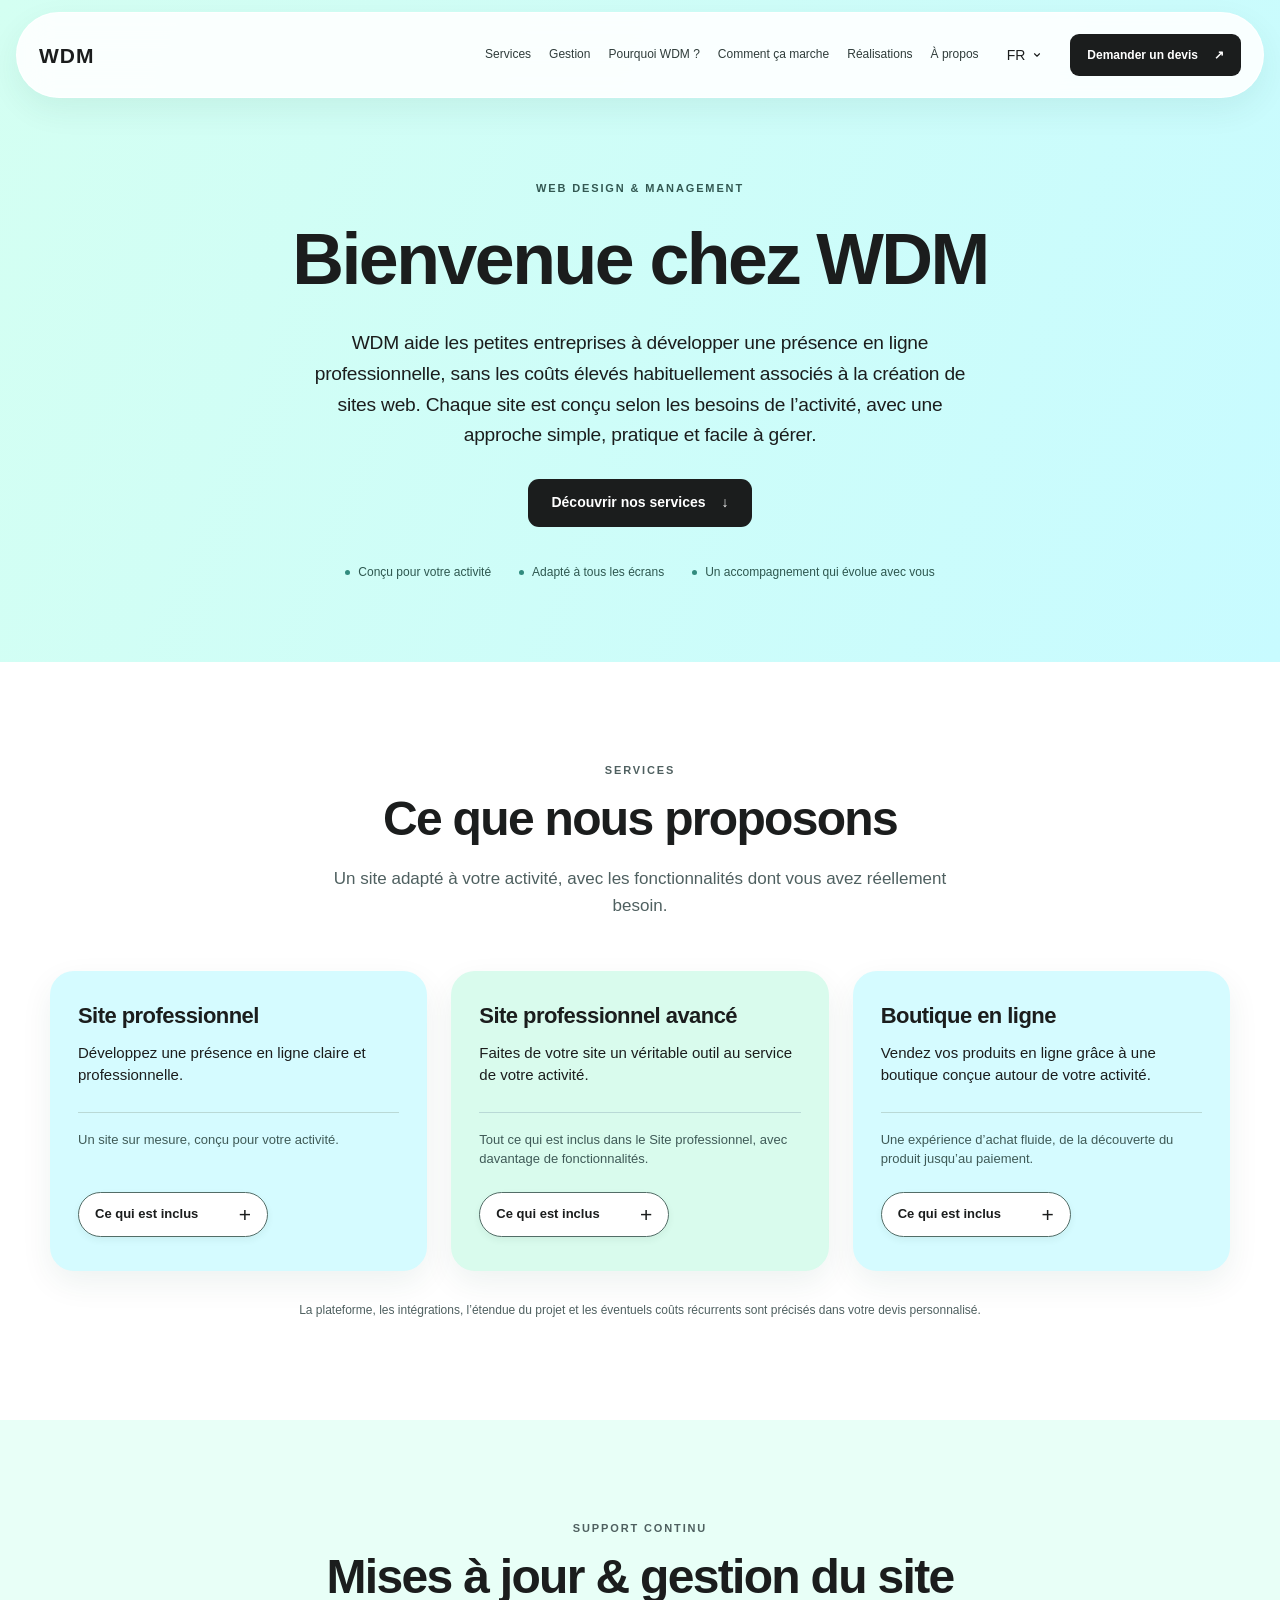
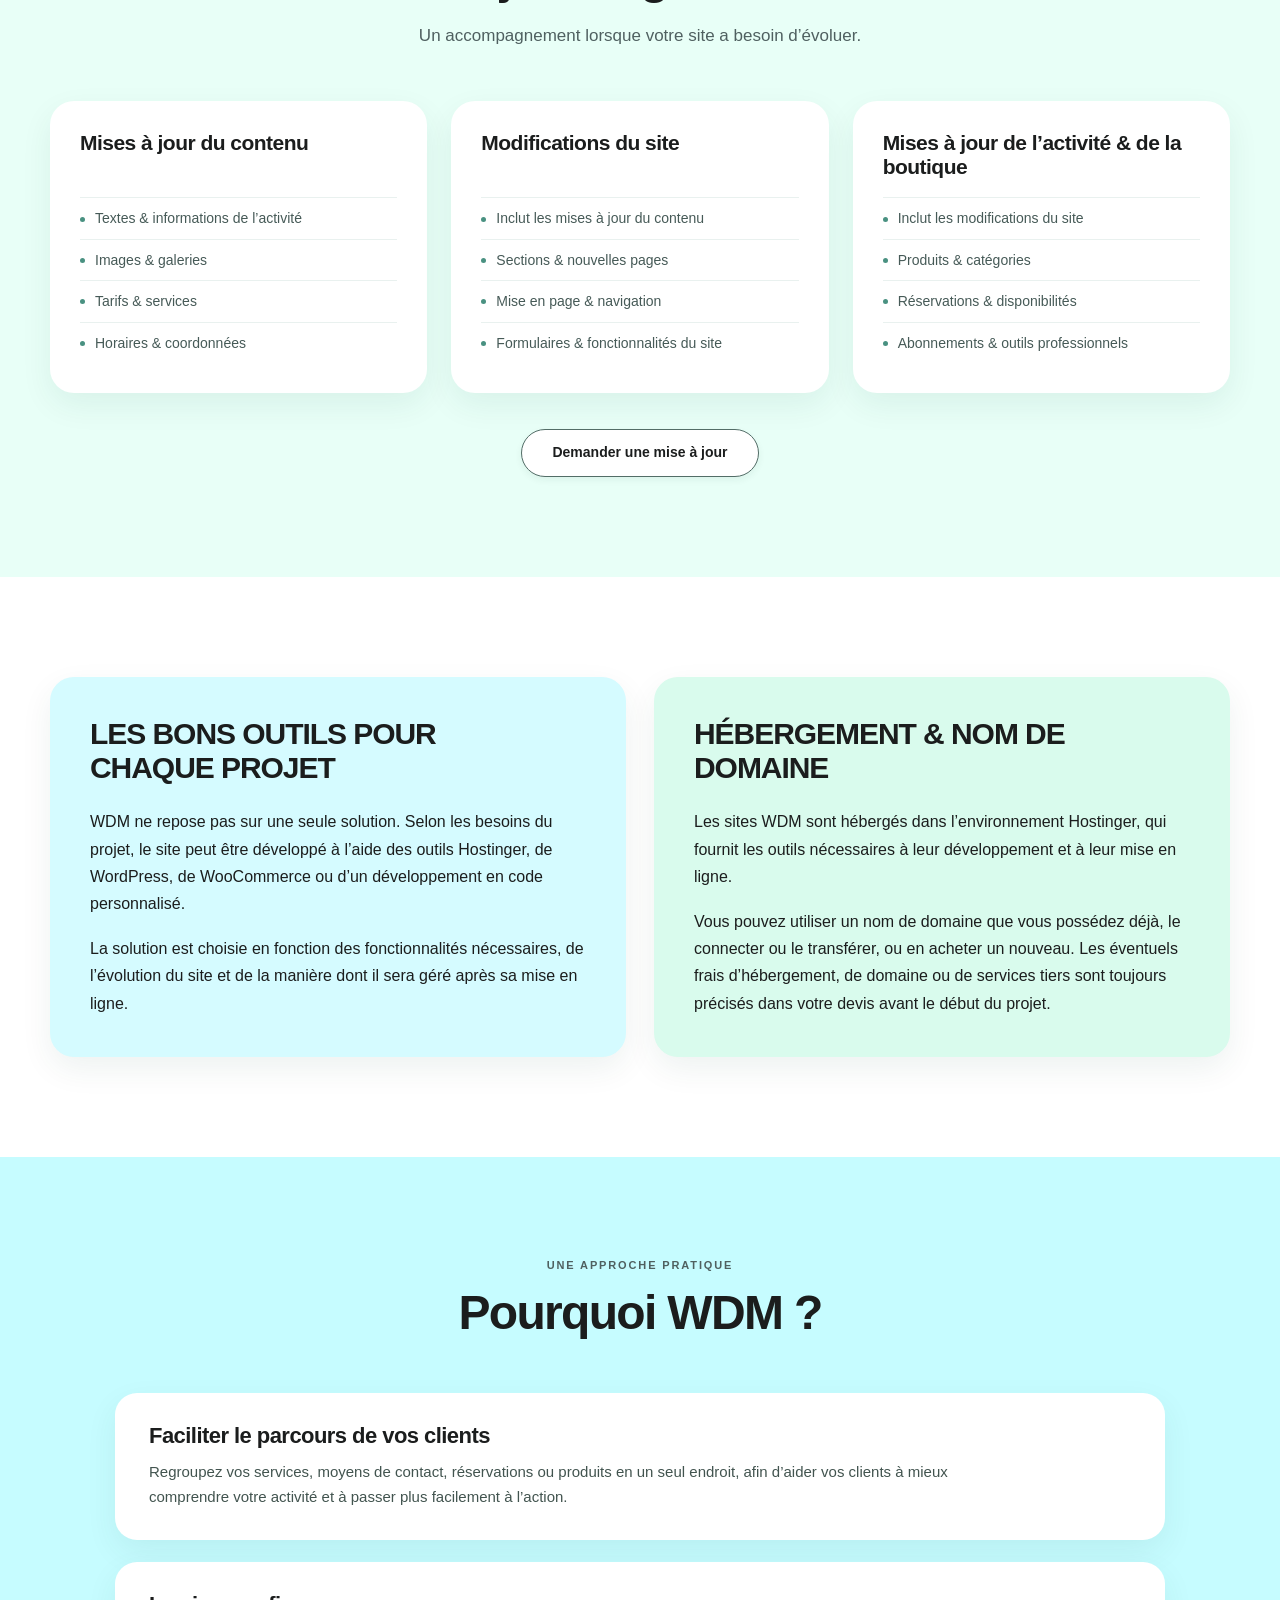
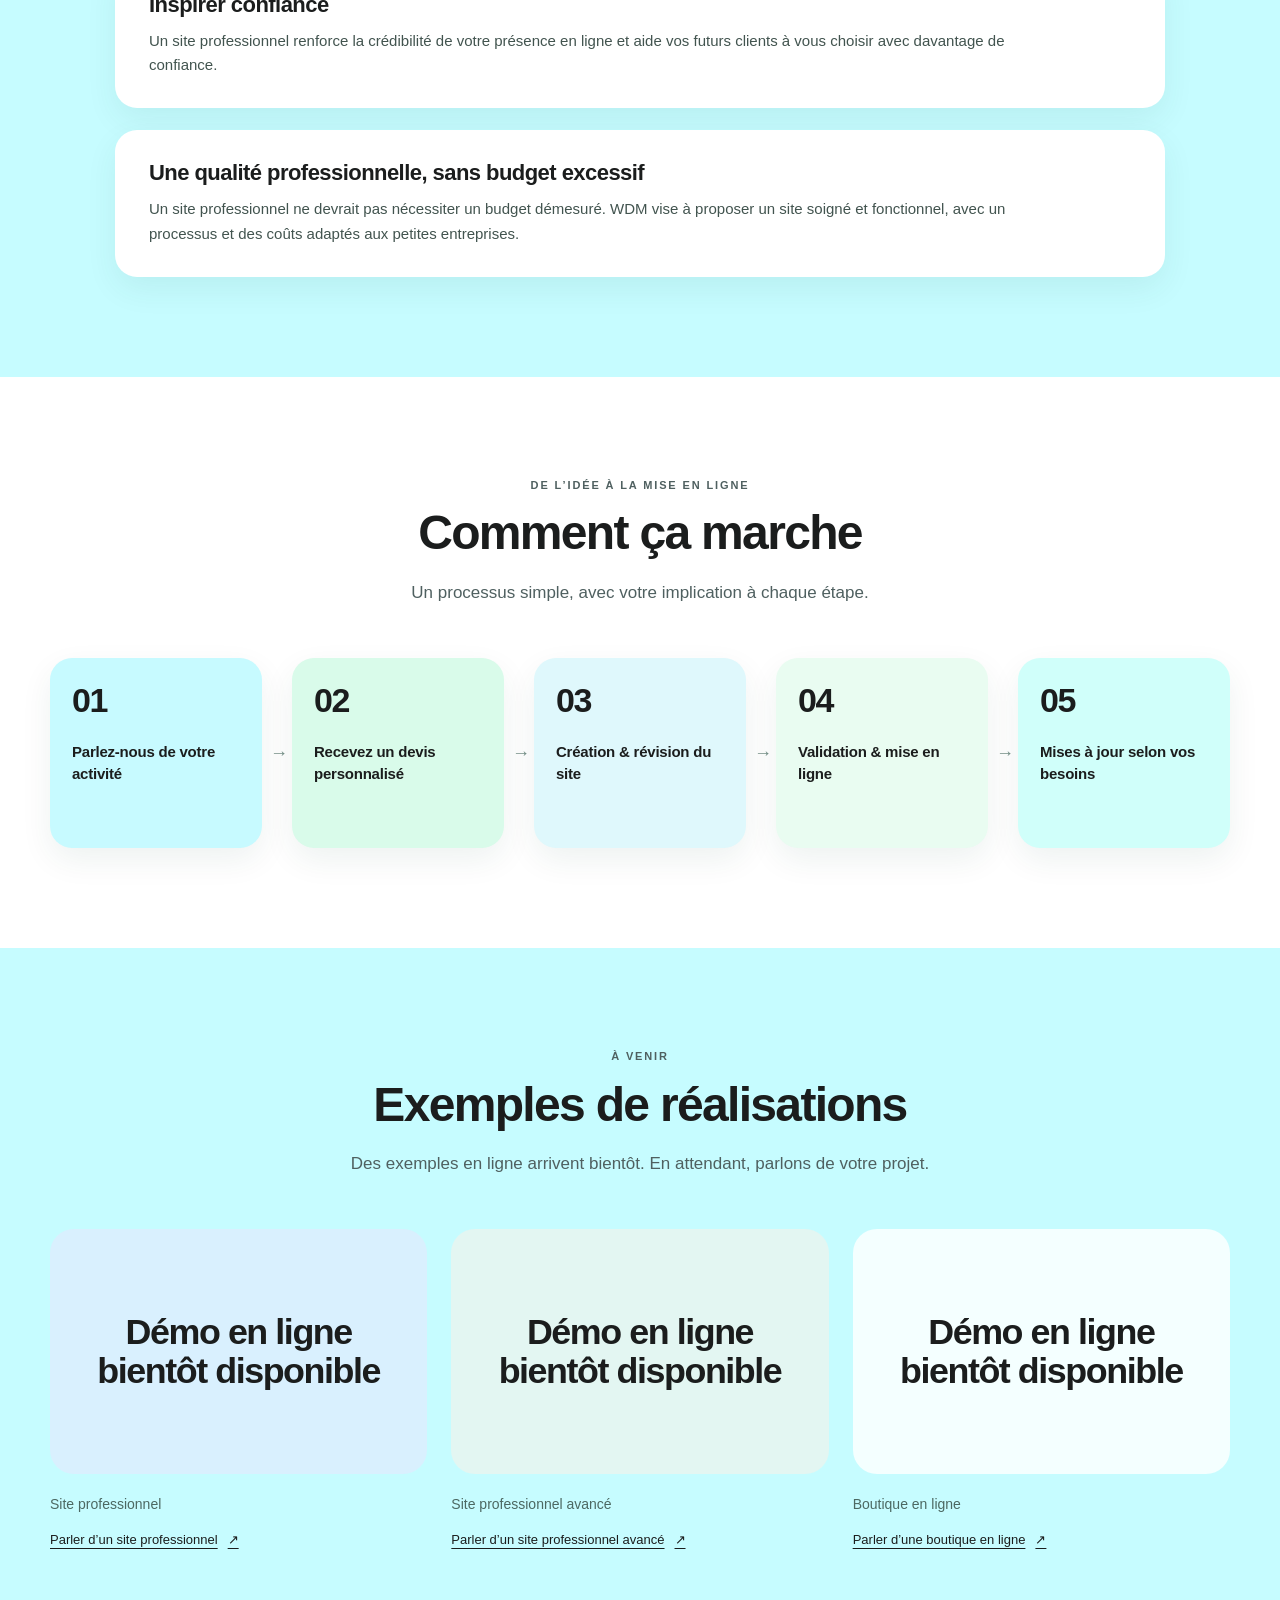
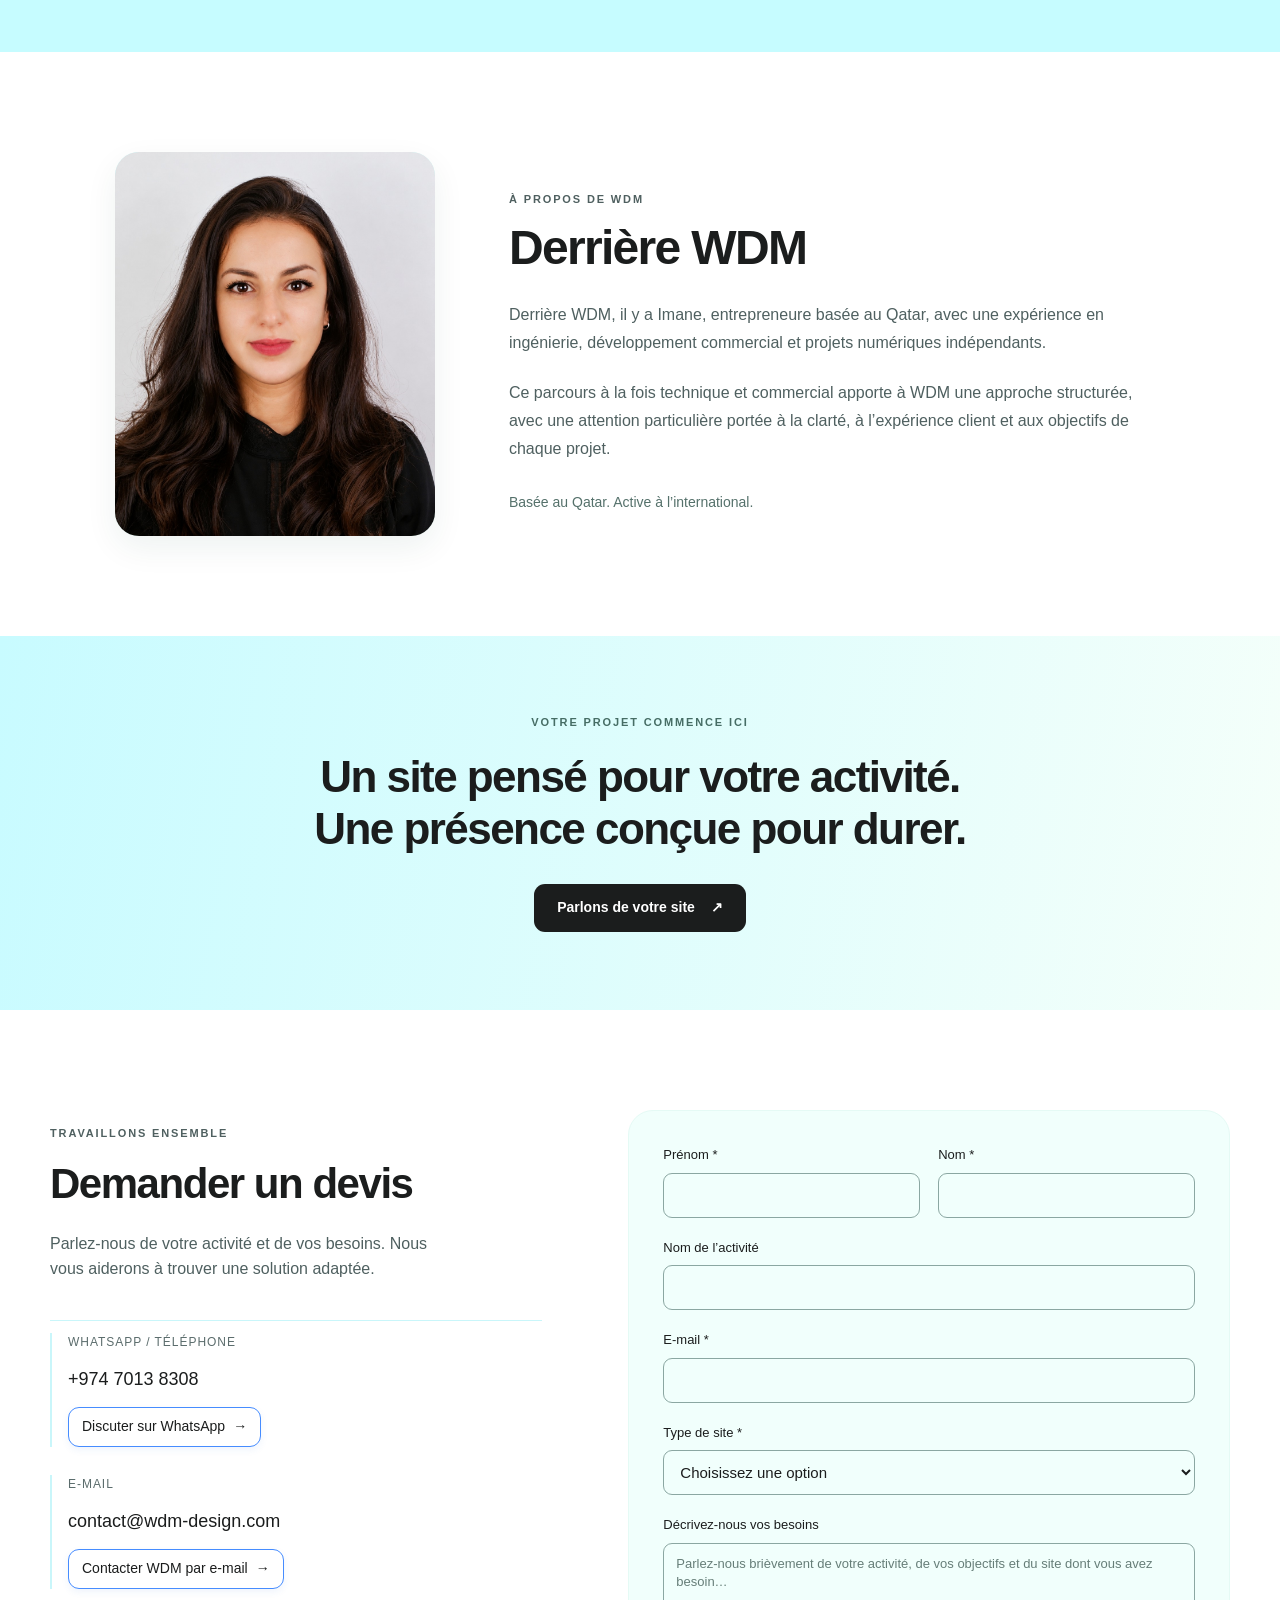
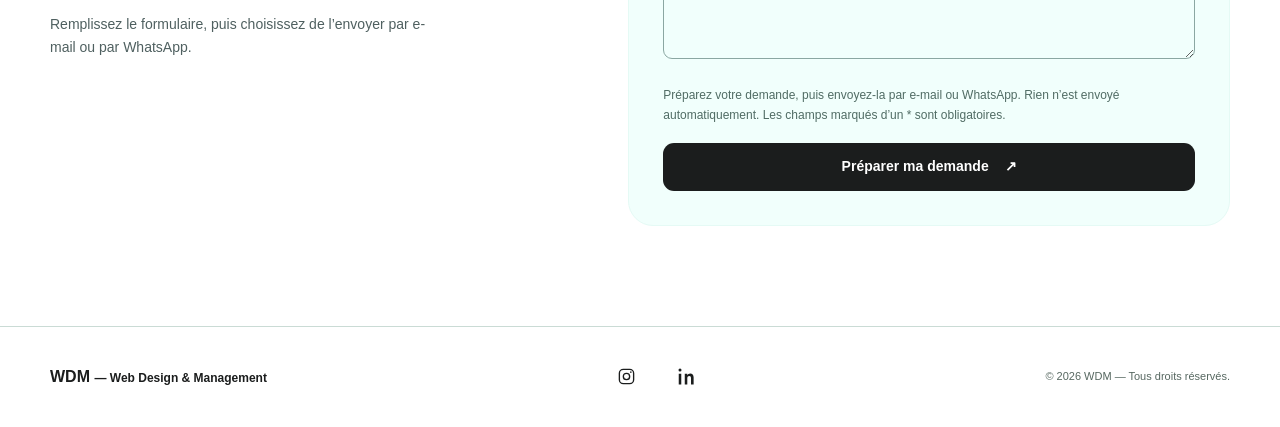
==== commit 1409ba27: "Polish French service cards and copy with a minimal language dropdown Keep approved English content " ====
--- a/fr/index.html
+++ b/fr/index.html
@@ -10,8 +10,8 @@
   <link rel="alternate" hreflang="en" href="/">
   <link rel="alternate" hreflang="fr" href="/fr/">
   <link rel="alternate" hreflang="x-default" href="/">
-  <link rel="stylesheet" href="/style.css?v=20261122-bilingual">
-  <script src="/script.js?v=20261122-bilingual" defer></script>
+  <link rel="stylesheet" href="/style.css?v=20261122-final-polish">
+  <script src="/script.js?v=20261122-final-polish" defer></script>
 </head>
 <body>
   <a class="skip-link" href="#main">Aller au contenu principal</a>
@@ -21,7 +21,7 @@
     </a>
     <button class="menu-toggle" id="menu-toggle" type="button" aria-expanded="false" aria-controls="primary-nav" aria-label="Ouvrir ou fermer la navigation"><span></span><span></span><span></span></button>
     <nav id="primary-nav" class="primary-nav" aria-label="Navigation principale">
-      <div class="language-switch language-switch-mobile" role="group" aria-label="Langue"><a href="/" data-language-link lang="en" hreflang="en" aria-label="English">EN</a><span aria-hidden="true">/</span><a href="/fr/" data-language-link lang="fr" hreflang="fr" aria-label="Français" aria-current="page">FR</a></div>
+      <div class="language-switch language-switch-mobile" role="group" aria-label="Langue"><details class="language-dropdown"><summary class="language-toggle" aria-label="Choisir la langue. Langue actuelle : français."><span data-current-language>FR</span><svg class="language-chevron" viewBox="0 0 12 12" width="10" height="10" fill="none" stroke="currentColor" stroke-width="1.35" stroke-linecap="round" stroke-linejoin="round" aria-hidden="true" focusable="false"><path d="m3 4.5 3 3 3-3"/></svg></summary><div class="language-options"><a href="/" data-language-link lang="en" hreflang="en" aria-label="English"><span>English</span></a><a href="/fr/" data-language-link lang="fr" hreflang="fr" aria-label="Français" aria-current="page"><span>Français</span></a></div></details></div>
       <a href="#services">Services</a>
       <a href="#management">Gestion</a>
       <a href="#why-wdm">Pourquoi WDM ?</a>
@@ -29,7 +29,7 @@
       <a href="#work">Réalisations</a>
       <a href="#about">À propos</a>
     </nav>
-    <nav class="language-switch language-switch-desktop" aria-label="Langue"><a href="/" data-language-link lang="en" hreflang="en" aria-label="English">EN</a><span aria-hidden="true">/</span><a href="/fr/" data-language-link lang="fr" hreflang="fr" aria-label="Français" aria-current="page">FR</a></nav>
+    <nav class="language-switch language-switch-desktop" aria-label="Langue"><details class="language-dropdown"><summary class="language-toggle" aria-label="Choisir la langue. Langue actuelle : français."><span data-current-language>FR</span><svg class="language-chevron" viewBox="0 0 12 12" width="10" height="10" fill="none" stroke="currentColor" stroke-width="1.35" stroke-linecap="round" stroke-linejoin="round" aria-hidden="true" focusable="false"><path d="m3 4.5 3 3 3-3"/></svg></summary><div class="language-options"><a href="/" data-language-link lang="en" hreflang="en" aria-label="English"><span>English</span></a><a href="/fr/" data-language-link lang="fr" hreflang="fr" aria-label="Français" aria-current="page"><span>Français</span></a></div></details></nav>
     <a class="button button-dark header-cta" href="#contact">Demander un devis <span aria-hidden="true">↗</span></a>
   </header>
 
@@ -115,7 +115,7 @@
               <div class="update-request-field">
                 <label for="update-type">Type de mise à jour</label>
                 <select id="update-type" name="updateType" required>
-                  <option value="">Choisissez un type de mise à jour</option>
+                  <option value="">Choisissez une option</option>
                   <option value="content">Mise à jour du contenu</option>
                   <option value="website">Modification du site</option>
                   <option value="business-store">Mise à jour de l’activité / boutique</option>
@@ -146,7 +146,7 @@
         <div class="section-heading" data-staged-trigger><p class="eyebrow" data-staged-reveal style="--stage-delay:0ms">UNE APPROCHE PRATIQUE</p><h2 id="why-title" data-staged-reveal style="--stage-delay:160ms">Pourquoi WDM ?</h2></div>
         <div class="benefit-list">
           <article class="benefit-card" data-staged-reveal style="--stage-delay:360ms"><div><h3>Faciliter le parcours de vos clients</h3><p>Regroupez vos services, moyens de contact, réservations ou produits en un seul endroit, afin d’aider vos clients à mieux comprendre votre activité et à passer plus facilement à l’action.</p></div></article>
-          <article class="benefit-card" data-staged-reveal style="--stage-delay:560ms"><div><h3>Inspirer confiance</h3><p>Un site professionnel renforce la crédibilité de votre présence en ligne et aide vos futurs clients à choisir votre entreprise avec davantage de confiance.</p></div></article>
+          <article class="benefit-card" data-staged-reveal style="--stage-delay:560ms"><div><h3>Inspirer confiance</h3><p>Un site professionnel renforce la crédibilité de votre présence en ligne et aide vos futurs clients à vous choisir avec davantage de confiance.</p></div></article>
           <article class="benefit-card" data-staged-reveal style="--stage-delay:760ms"><div><h3>Une qualité professionnelle, sans budget excessif</h3><p>Un site professionnel ne devrait pas nécessiter un budget démesuré. WDM vise à proposer un site soigné et fonctionnel, avec un processus et des coûts adaptés aux petites entreprises.</p></div></article>
         </div>
       </div>
@@ -158,7 +158,7 @@
         <ol class="process-grid">
           <li class="process-card" data-staged-reveal style="--stage-delay:460ms"><span class="process-number">01</span><h3>Parlez-nous de votre activité</h3><span class="process-arrow" aria-hidden="true" data-staged-reveal style="--stage-delay:600ms"></span></li>
           <li class="process-card" data-staged-reveal style="--stage-delay:740ms"><span class="process-number">02</span><h3>Recevez un devis personnalisé</h3><span class="process-arrow" aria-hidden="true" data-staged-reveal style="--stage-delay:880ms"></span></li>
-          <li class="process-card" data-staged-reveal style="--stage-delay:1020ms"><span class="process-number">03</span><h3>Création du site &amp; révision</h3><span class="process-arrow" aria-hidden="true" data-staged-reveal style="--stage-delay:1160ms"></span></li>
+          <li class="process-card" data-staged-reveal style="--stage-delay:1020ms"><span class="process-number">03</span><h3>Création &amp; révision du site</h3><span class="process-arrow" aria-hidden="true" data-staged-reveal style="--stage-delay:1160ms"></span></li>
           <li class="process-card" data-staged-reveal style="--stage-delay:1300ms"><span class="process-number">04</span><h3>Validation &amp; mise en ligne</h3><span class="process-arrow" aria-hidden="true" data-staged-reveal style="--stage-delay:1440ms"></span></li>
           <li class="process-card" data-staged-reveal style="--stage-delay:1580ms"><span class="process-number">05</span><h3>Mises à jour selon vos besoins</h3></li>
         </ol>
@@ -185,7 +185,7 @@
         </figure>
         <div class="about-copy">
           <p data-staged-reveal style="--stage-delay:500ms">Derrière WDM, il y a Imane, entrepreneure basée au Qatar, avec une expérience en ingénierie, développement commercial et projets numériques indépendants.</p>
-          <p data-staged-reveal style="--stage-delay:680ms">WDM réunit ces expériences autour d’une approche pratique de la création de sites web — transformer les besoins réels d’une activité en un site clair, professionnel et facile à gérer.</p>
+          <p data-staged-reveal style="--stage-delay:680ms">Ce parcours à la fois technique et commercial apporte à WDM une approche structurée, avec une attention particulière portée à la clarté, à l’expérience client et aux objectifs de chaque projet.</p>
           <p class="about-support" data-staged-reveal style="--stage-delay:860ms">Basée au Qatar. Active à l’international.</p>
         </div>
       </div>
@@ -201,7 +201,7 @@
             <div class="contact-method"><span>WHATSAPP / TÉLÉPHONE</span><a class="contact-phone" href="tel:+97470138308">+974 7013 8308</a><a class="contact-button" href="https://wa.me/97470138308" target="_blank" rel="noopener noreferrer">Discuter sur WhatsApp <span aria-hidden="true">→</span></a></div>
             <div class="contact-method"><span>E-MAIL</span><a class="contact-email" href="mailto:contact@wdm-design.com">contact@wdm-design.com</a><a class="contact-button" href="mailto:contact@wdm-design.com">Contacter WDM par e-mail <span aria-hidden="true">→</span></a></div>
           </div>
-          <p class="contact-flow-note">Remplissez le formulaire, vérifiez votre demande, puis choisissez de l’envoyer par e-mail ou par WhatsApp.</p>
+          <p class="contact-flow-note">Remplissez le formulaire, puis choisissez de l’envoyer par e-mail ou par WhatsApp.</p>
         </div>
         <div class="form-card" data-reveal>
           <form id="project-form" action="mailto:contact@wdm-design.com" method="post" enctype="text/plain" data-contact-email="contact@wdm-design.com" data-whatsapp="97470138308" aria-label="Formulaire de demande de création de site web">
--- a/style.css
+++ b/style.css
@@ -265,12 +265,23 @@
 
 .contact-copy>p.contact-flow-note{max-width:390px;margin:24px 0 0;font-size:14px;line-height:1.65;color:var(--muted)}
 
-/* Shared EN / FR controls: compact in the desktop bar, first in the mobile menu. */
-.language-switch{display:flex;align-items:center;justify-content:center;gap:5px;white-space:nowrap;font-size:12px;line-height:1.4}
-.language-switch a{display:inline-flex;align-items:center;justify-content:center;min-width:24px;min-height:32px;color:var(--muted);text-decoration:none;font-weight:400}
-.language-switch a[aria-current="page"]{color:var(--ink);font-weight:700;text-decoration:underline;text-underline-offset:5px}
-.language-switch a:hover{color:#08776d}
-.language-switch>span{color:#80928d;font-weight:400}
+/* Compact language selectors share native disclosure behavior in both header layouts. */
+.language-switch{display:flex;align-items:center;justify-content:center;flex-shrink:0;white-space:nowrap}
+.language-dropdown{position:relative;margin:0;padding:0}
+.language-toggle{display:flex;align-items:center;gap:6px;min-height:40px;padding:7px 4px;border-radius:8px;list-style:none;cursor:pointer;color:var(--ink);font-size:14px;font-weight:400;line-height:1.2;user-select:none}
+.language-toggle::-webkit-details-marker{display:none}
+.language-toggle::marker{content:""}
+.language-chevron{flex:0 0 10px;margin-left:1px;transition:transform .18s ease}
+.language-dropdown[open] .language-chevron{transform:rotate(180deg)}
+.language-options{position:absolute;right:0;top:calc(100% + 8px);z-index:40;min-width:112px;padding:5px;border:1px solid #dfefea;border-radius:12px;background:#fff;box-shadow:var(--shadow)}
+.language-options a{display:flex;align-items:center;justify-content:flex-start;gap:9px;min-height:40px;padding:8px 10px;border-radius:8px;color:var(--ink);font-size:13px;font-weight:400;line-height:1.3;text-decoration:none}
+.language-options a:hover,.language-options a[aria-current="page"]{background:var(--wash)}
+.language-options a[aria-current="page"]{font-weight:600}
 .primary-nav .language-switch-mobile{display:none}
 @media(min-width:880px) and (max-width:1100px){html[lang="fr"] .primary-nav{gap:10px}html[lang="fr"] .site-header{gap:14px}}
-@media(max-width:879px){.language-switch-desktop{display:none}.primary-nav .language-switch-mobile{display:flex;justify-content:flex-start;gap:10px;margin-bottom:10px;padding:0 12px 12px;border-bottom:1px solid #dfefea}.primary-nav .language-switch-mobile a{font-size:13px;min-width:32px;min-height:44px;padding:7px 2px;border-radius:0}.primary-nav .language-switch-mobile a:hover{background:none}.site-header:not(.nav-ready) .primary-nav .language-switch-mobile{flex-basis:100%}}
+@media(max-width:879px){.language-switch-desktop{display:none}.primary-nav .language-switch-mobile{display:flex;justify-content:flex-start;margin-bottom:10px;padding:0 12px 12px;border-bottom:1px solid #dfefea}.language-switch-mobile .language-toggle{min-height:44px}.language-switch-mobile .language-options{left:0;right:auto}.primary-nav .language-options a{padding:8px 10px;font-size:13px}.site-header:not(.nav-ready) .primary-nav .language-switch-mobile{flex-basis:100%}}
+
+@media(max-width:879px){.site-header.nav-ready .primary-nav{max-height:calc(100vh - var(--header-height) - 34px);max-height:calc(100dvh - var(--header-height) - 34px);overflow-y:auto;overscroll-behavior:contain}}
+
+/* Equal French service cards and bottom-aligned links while the grid is three across. */
+@media(min-width:621px){html[lang="fr"] #services .service-card{align-self:stretch;display:flex;flex-direction:column}html[lang="fr"] #services .service-details{display:flex;flex-direction:column;flex:1}html[lang="fr"] #services .service-details::details-content{display:flex;flex-direction:column;flex:1}html[lang="fr"] #services .service-details>a{margin-top:auto;align-self:flex-start}}
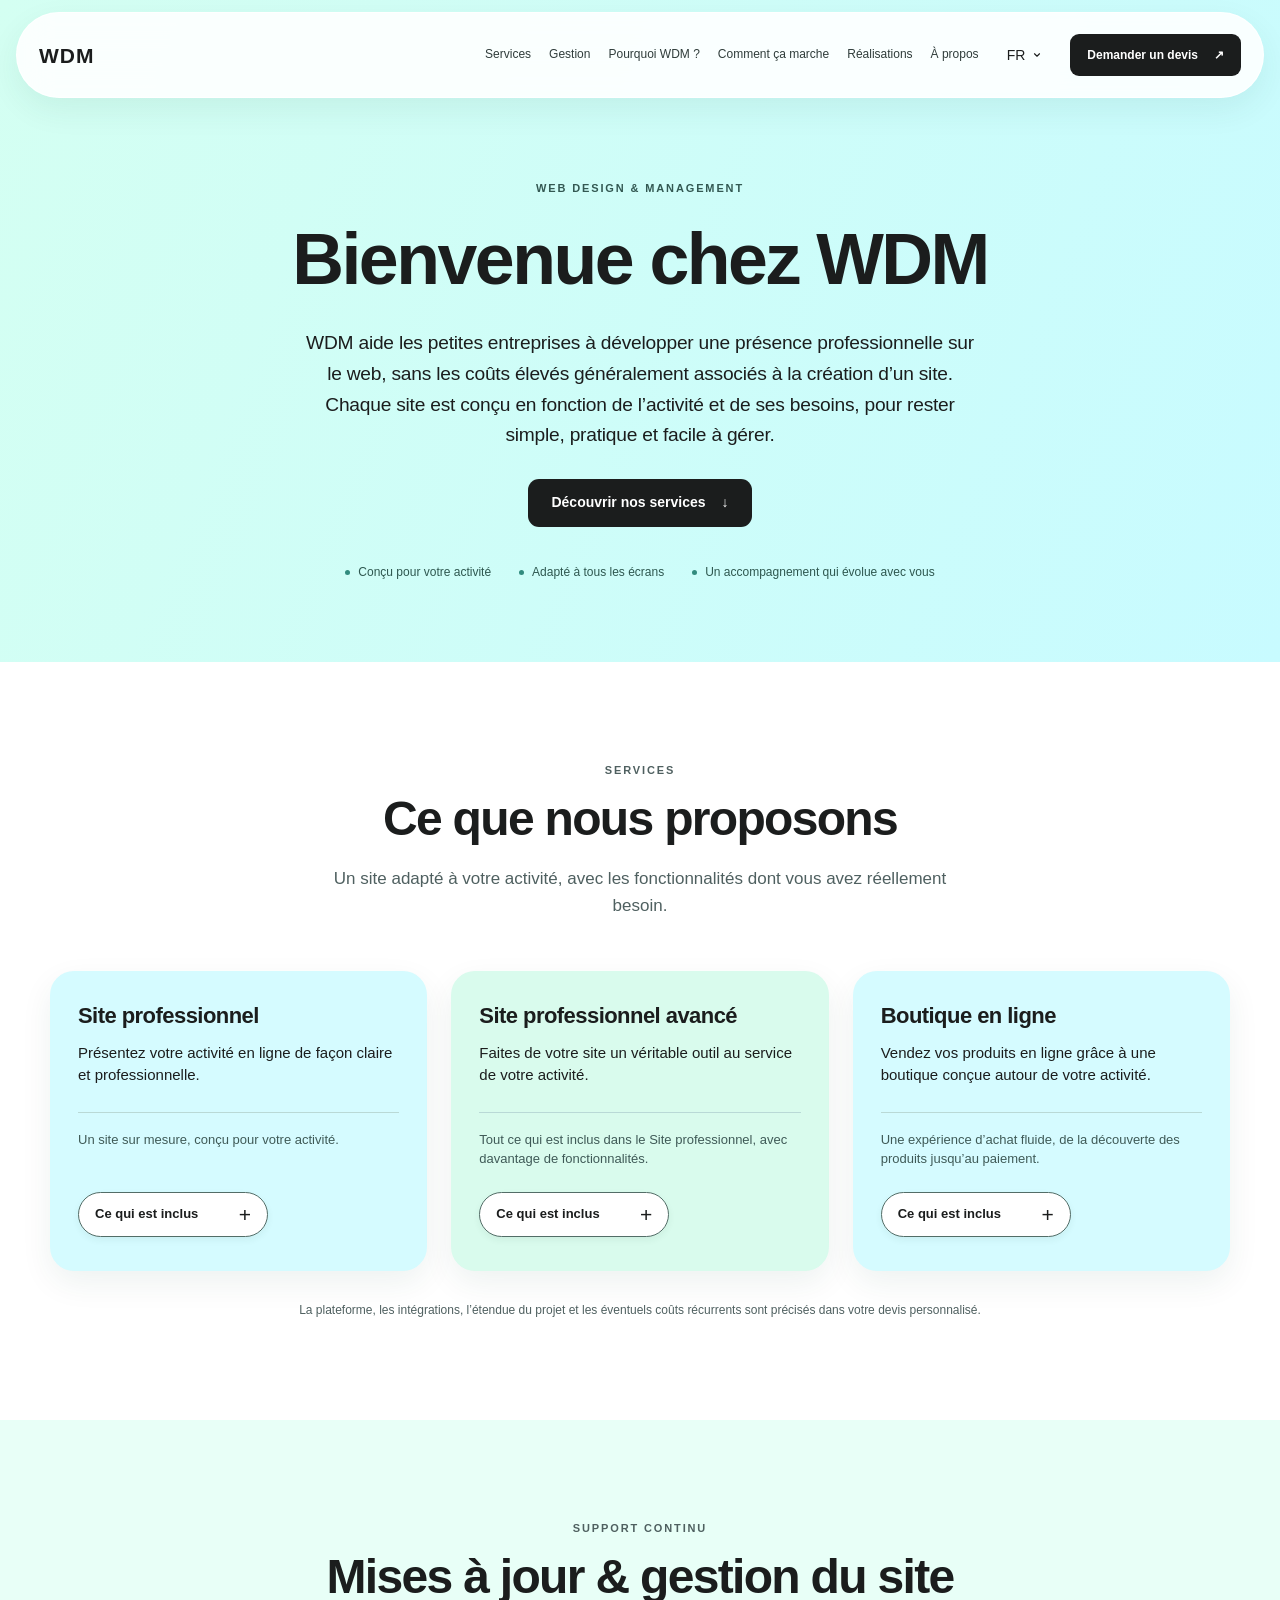
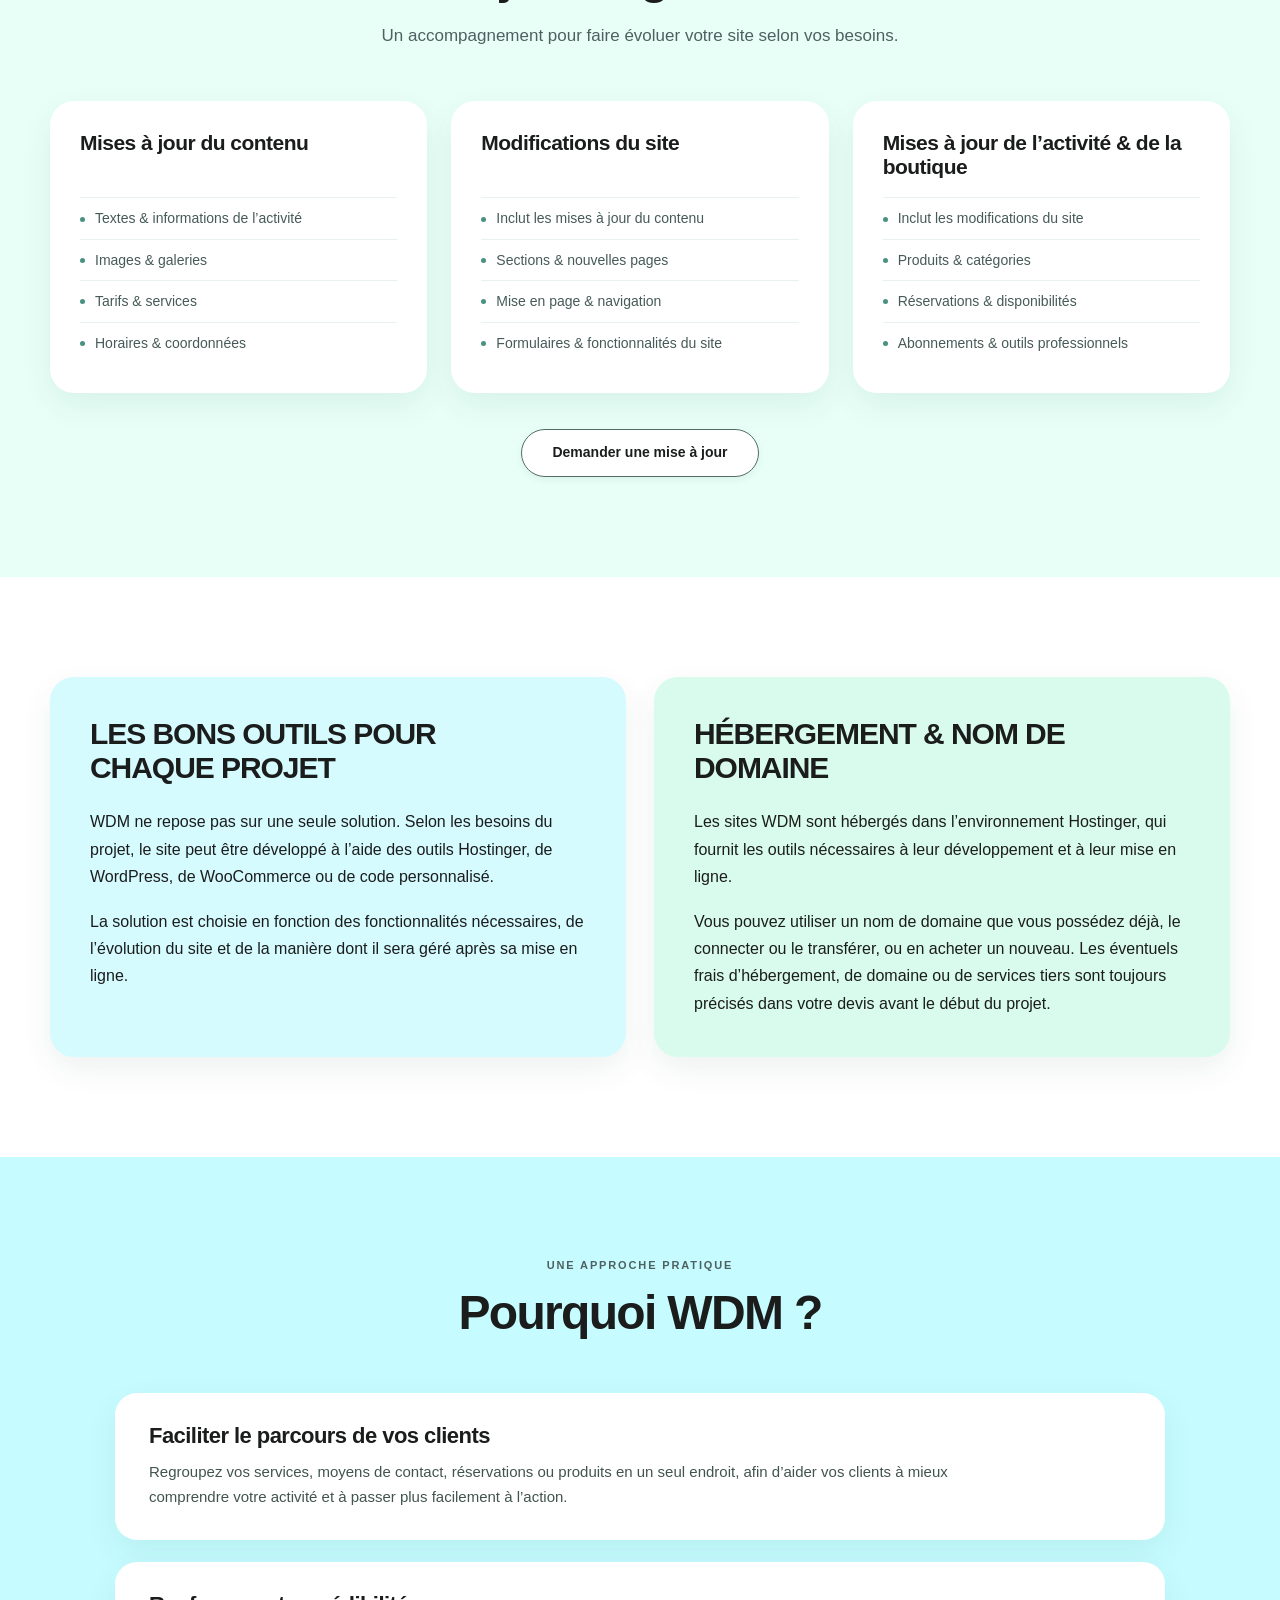
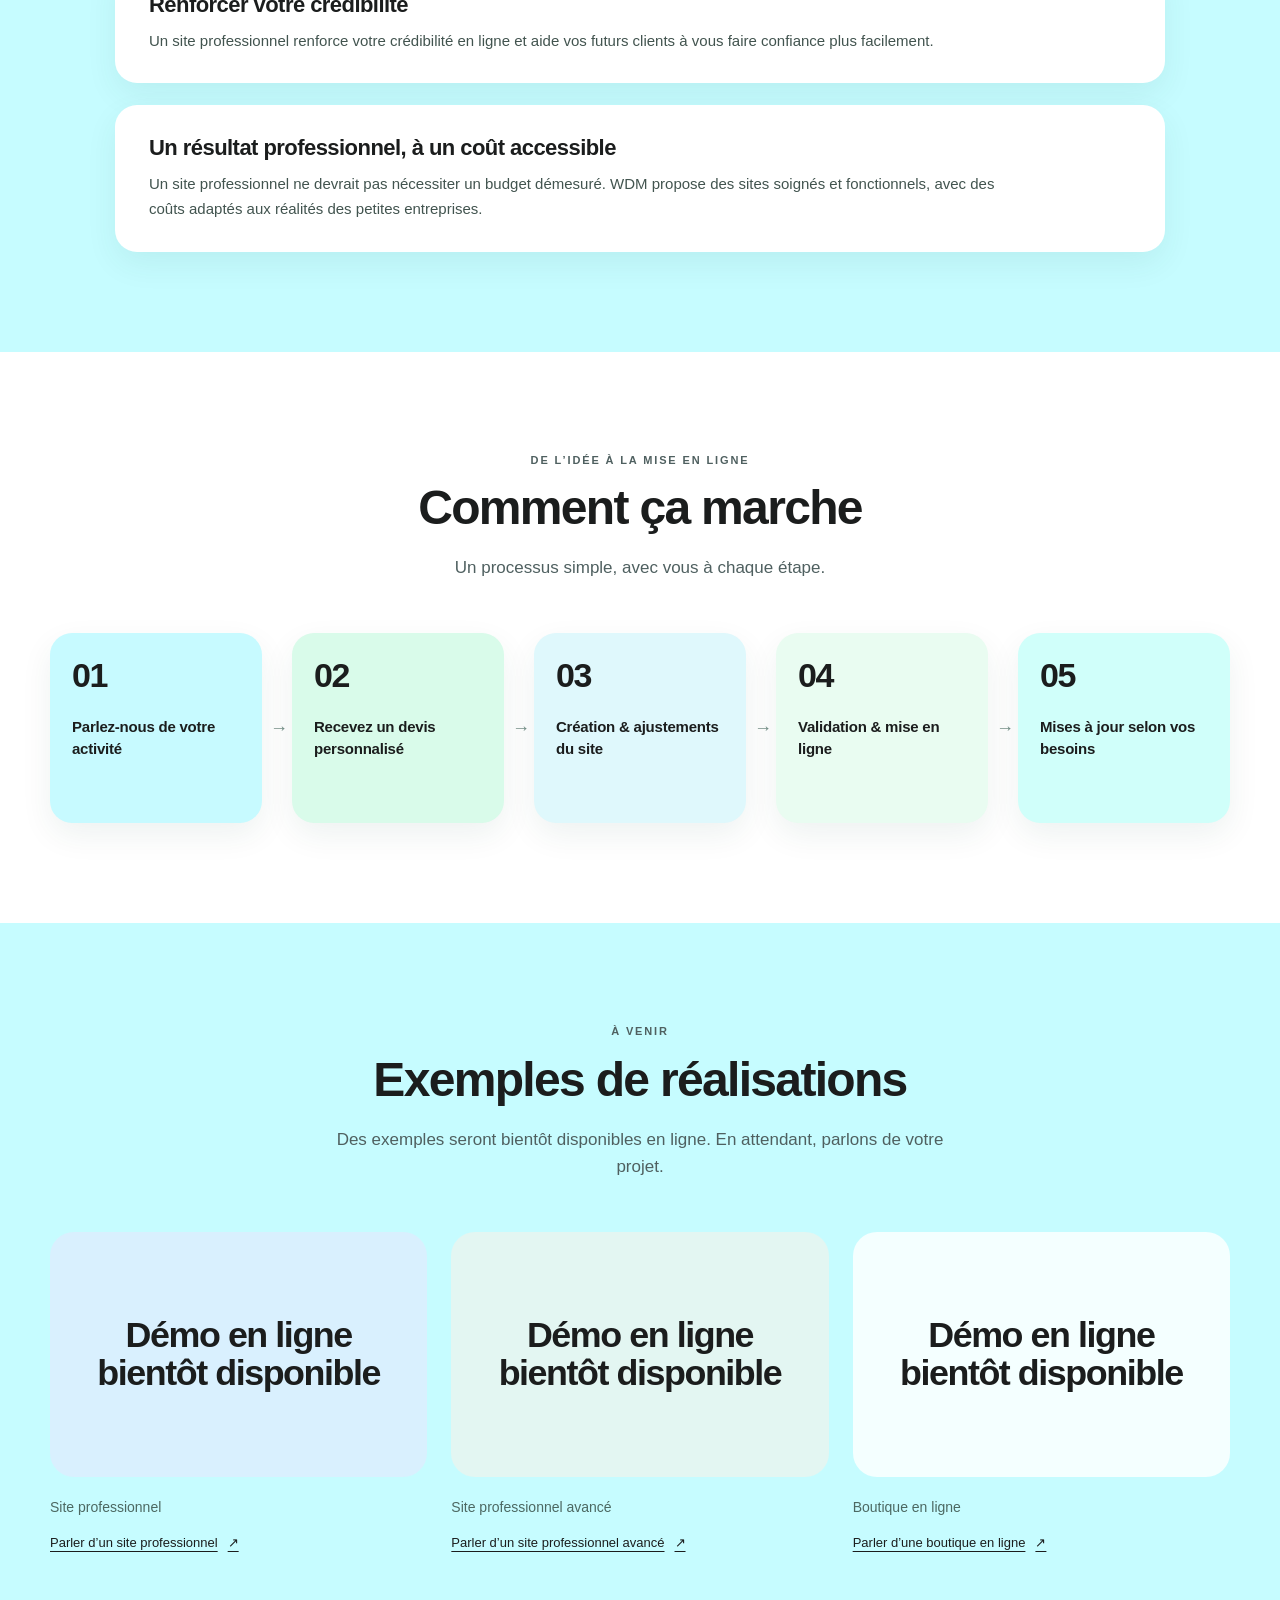
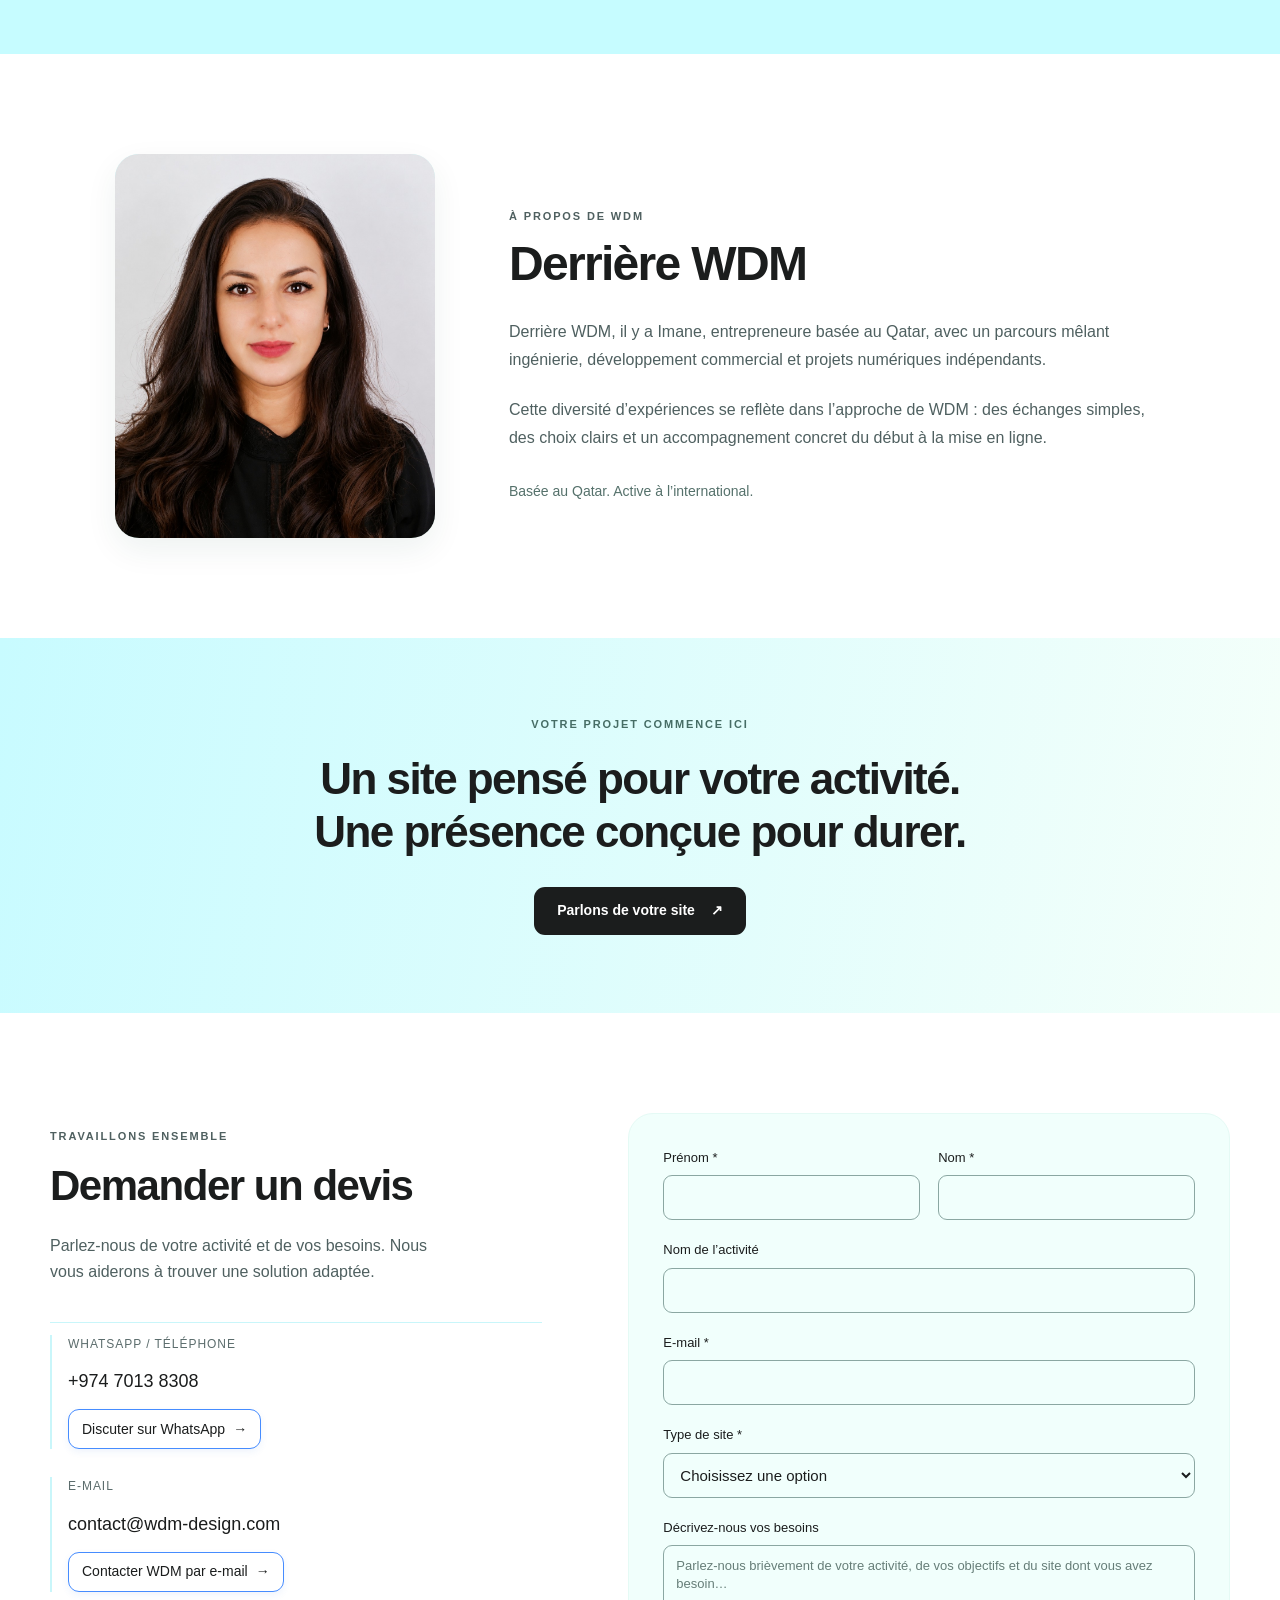
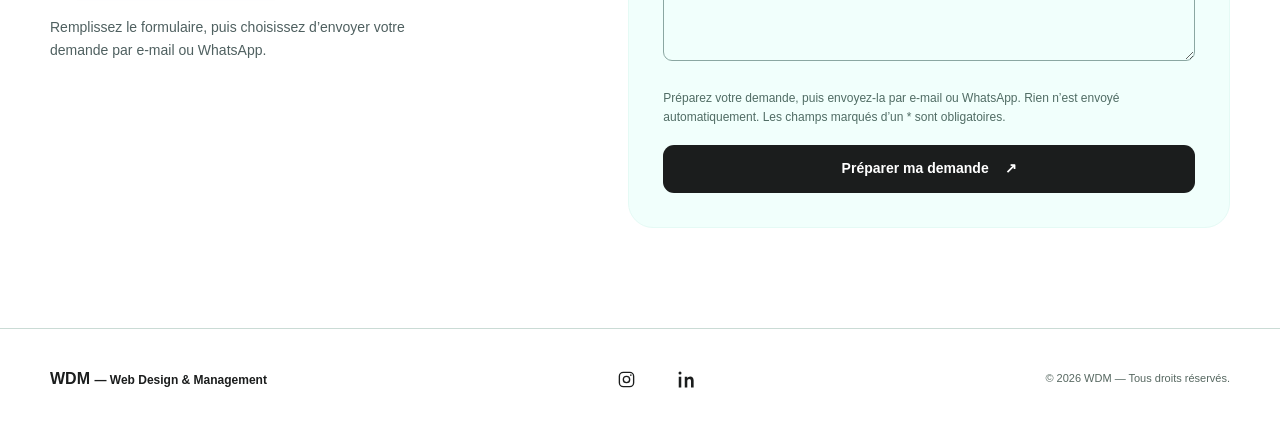
==== commit 961dbf9c: "Apply approved final English and French copy polish" ====
--- a/fr/index.html
+++ b/fr/index.html
@@ -10,8 +10,8 @@
   <link rel="alternate" hreflang="en" href="/">
   <link rel="alternate" hreflang="fr" href="/fr/">
   <link rel="alternate" hreflang="x-default" href="/">
-  <link rel="stylesheet" href="/style.css?v=20261122-final-polish">
-  <script src="/script.js?v=20261122-final-polish" defer></script>
+  <link rel="stylesheet" href="/style.css?v=20261122-accordion-form-fix">
+  <script src="/script.js?v=20261122-accordion-form-fix" defer></script>
 </head>
 <body>
   <a class="skip-link" href="#main">Aller au contenu principal</a>
@@ -38,7 +38,7 @@
       <div class="hero-inner">
         <p class="eyebrow">WEB DESIGN &amp; MANAGEMENT</p>
         <h1 id="hero-title">Bienvenue chez WDM</h1>
-        <p class="hero-copy">WDM aide les petites entreprises à développer une présence en ligne professionnelle, sans les coûts élevés habituellement associés à la création de sites web. Chaque site est conçu selon les besoins de l’activité, avec une approche simple, pratique et facile à gérer.</p>
+        <p class="hero-copy">WDM aide les petites entreprises à développer une présence professionnelle sur le web, sans les coûts élevés généralement associés à la création d’un site. Chaque site est conçu en fonction de l’activité et de ses besoins, pour rester simple, pratique et facile à gérer.</p>
         <a class="button button-dark hero-discover" href="#services">Découvrir nos services <span class="hero-cta-arrow" aria-hidden="true">↓</span></a>
         <div class="hero-tags" aria-label="Nos priorités"><span>Conçu pour votre activité</span><span>Adapté à tous les écrans</span><span>Un accompagnement qui évolue avec vous</span></div>
       </div>
@@ -50,7 +50,7 @@
         <div class="three-grid service-grid">
           <article class="service-card aqua" data-services-reveal="card-1">
             <h3>Site professionnel</h3>
-            <p>Développez une présence en ligne claire et professionnelle.</p>
+            <p>Présentez votre activité en ligne de façon claire et professionnelle.</p>
             <div class="card-line"></div>
             <p class="card-preview">Un site sur mesure, conçu pour votre activité.</p>
             <details class="service-details"><summary>Ce qui est inclus <span aria-hidden="true">+</span></summary><ul><li>Conception de site sur mesure</li><li>Design adapté aux mobiles</li><li>Présentation de votre activité et de vos services</li><li>Options de contact et de demande d’information</li><li>Intégration des réseaux sociaux et de WhatsApp</li><li>Configuration de votre nom de domaine</li><li>Référencement SEO de base</li><li>Accompagnement pour l’hébergement et le domaine</li></ul><a href="#contact">Parler d’un site professionnel <span aria-hidden="true">↗</span></a></details>
@@ -66,7 +66,7 @@
             <h3>Boutique en ligne</h3>
             <p>Vendez vos produits en ligne grâce à une boutique conçue autour de votre activité.</p>
             <div class="card-line"></div>
-            <p class="card-preview">Une expérience d’achat fluide, de la découverte du produit jusqu’au paiement.</p>
+            <p class="card-preview">Une expérience d’achat fluide, de la découverte des produits jusqu’au paiement.</p>
             <details class="service-details"><summary>Ce qui est inclus <span aria-hidden="true">+</span></summary><ul><li>Conception de boutique en ligne sur mesure</li><li>Pages produits et catégories</li><li>Panier et paiement</li><li>Paiements en ligne</li><li>Comptes clients</li><li>Réductions et promotions</li><li>Gestion des commandes et des produits</li><li>Configuration de votre nom de domaine</li></ul><a href="#contact">Parler de votre boutique <span aria-hidden="true">↗</span></a></details>
           </article>
         </div>
@@ -76,7 +76,7 @@
 
     <section class="section mint-section" id="management" aria-labelledby="management-title">
       <div class="container">
-        <div class="section-heading"><p class="eyebrow" data-management-reveal="label">SUPPORT CONTINU</p><h2 id="management-title" data-management-reveal="title">Mises à jour &amp; gestion du site</h2><p data-management-reveal="subtitle">Un accompagnement lorsque votre site a besoin d’évoluer.</p></div>
+        <div class="section-heading"><p class="eyebrow" data-management-reveal="label">SUPPORT CONTINU</p><h2 id="management-title" data-management-reveal="title">Mises à jour &amp; gestion du site</h2><p data-management-reveal="subtitle">Un accompagnement pour faire évoluer votre site selon vos besoins.</p></div>
         <div class="three-grid management-grid">
           <article class="white-card" data-management-reveal="card-1"><h3>Mises à jour du contenu</h3><ul class="plain-list"><li>Textes &amp; informations de l’activité</li><li>Images &amp; galeries</li><li>Tarifs &amp; services</li><li>Horaires &amp; coordonnées</li></ul></article>
           <article class="white-card" data-management-reveal="card-2"><h3>Modifications du site</h3><ul class="plain-list"><li>Inclut les mises à jour du contenu</li><li>Sections &amp; nouvelles pages</li><li>Mise en page &amp; navigation</li><li>Formulaires &amp; fonctionnalités du site</li></ul></article>
@@ -136,7 +136,7 @@
 
     <section class="section platform-section" id="platform" aria-label="Informations sur les outils, l’hébergement et le nom de domaine" data-staged-section>
       <div class="container two-grid">
-        <article class="info-card aqua" data-staged-reveal style="--stage-delay:0ms"><h2>LES BONS OUTILS POUR CHAQUE PROJET</h2><p>WDM ne repose pas sur une seule solution. Selon les besoins du projet, le site peut être développé à l’aide des outils Hostinger, de WordPress, de WooCommerce ou d’un développement en code personnalisé.</p><p>La solution est choisie en fonction des fonctionnalités nécessaires, de l’évolution du site et de la manière dont il sera géré après sa mise en ligne.</p></article>
+        <article class="info-card aqua" data-staged-reveal style="--stage-delay:0ms"><h2>LES BONS OUTILS POUR CHAQUE PROJET</h2><p>WDM ne repose pas sur une seule solution. Selon les besoins du projet, le site peut être développé à l’aide des outils Hostinger, de WordPress, de WooCommerce ou de code personnalisé.</p><p>La solution est choisie en fonction des fonctionnalités nécessaires, de l’évolution du site et de la manière dont il sera géré après sa mise en ligne.</p></article>
         <article class="info-card mint" data-staged-reveal style="--stage-delay:180ms"><h2>HÉBERGEMENT &amp; NOM DE DOMAINE</h2><p>Les sites WDM sont hébergés dans l’environnement Hostinger, qui fournit les outils nécessaires à leur développement et à leur mise en ligne.</p><p>Vous pouvez utiliser un nom de domaine que vous possédez déjà, le connecter ou le transférer, ou en acheter un nouveau. Les éventuels frais d’hébergement, de domaine ou de services tiers sont toujours précisés dans votre devis avant le début du projet.</p></article>
       </div>
     </section>
@@ -146,19 +146,19 @@
         <div class="section-heading" data-staged-trigger><p class="eyebrow" data-staged-reveal style="--stage-delay:0ms">UNE APPROCHE PRATIQUE</p><h2 id="why-title" data-staged-reveal style="--stage-delay:160ms">Pourquoi WDM ?</h2></div>
         <div class="benefit-list">
           <article class="benefit-card" data-staged-reveal style="--stage-delay:360ms"><div><h3>Faciliter le parcours de vos clients</h3><p>Regroupez vos services, moyens de contact, réservations ou produits en un seul endroit, afin d’aider vos clients à mieux comprendre votre activité et à passer plus facilement à l’action.</p></div></article>
-          <article class="benefit-card" data-staged-reveal style="--stage-delay:560ms"><div><h3>Inspirer confiance</h3><p>Un site professionnel renforce la crédibilité de votre présence en ligne et aide vos futurs clients à vous choisir avec davantage de confiance.</p></div></article>
-          <article class="benefit-card" data-staged-reveal style="--stage-delay:760ms"><div><h3>Une qualité professionnelle, sans budget excessif</h3><p>Un site professionnel ne devrait pas nécessiter un budget démesuré. WDM vise à proposer un site soigné et fonctionnel, avec un processus et des coûts adaptés aux petites entreprises.</p></div></article>
+          <article class="benefit-card" data-staged-reveal style="--stage-delay:560ms"><div><h3>Renforcer votre crédibilité</h3><p>Un site professionnel renforce votre crédibilité en ligne et aide vos futurs clients à vous faire confiance plus facilement.</p></div></article>
+          <article class="benefit-card" data-staged-reveal style="--stage-delay:760ms"><div><h3>Un résultat professionnel, à un coût accessible</h3><p>Un site professionnel ne devrait pas nécessiter un budget démesuré. WDM propose des sites soignés et fonctionnels, avec des coûts adaptés aux réalités des petites entreprises.</p></div></article>
         </div>
       </div>
     </section>
 
     <section class="section" id="process" aria-labelledby="process-title" data-staged-section>
       <div class="container">
-        <div class="section-heading" data-staged-trigger><p class="eyebrow" data-staged-reveal style="--stage-delay:0ms">DE L’IDÉE À LA MISE EN LIGNE</p><h2 id="process-title" data-staged-reveal style="--stage-delay:140ms">Comment ça marche</h2><p data-staged-reveal style="--stage-delay:280ms">Un processus simple, avec votre implication à chaque étape.</p></div>
+        <div class="section-heading" data-staged-trigger><p class="eyebrow" data-staged-reveal style="--stage-delay:0ms">DE L’IDÉE À LA MISE EN LIGNE</p><h2 id="process-title" data-staged-reveal style="--stage-delay:140ms">Comment ça marche</h2><p data-staged-reveal style="--stage-delay:280ms">Un processus simple, avec vous à chaque étape.</p></div>
         <ol class="process-grid">
           <li class="process-card" data-staged-reveal style="--stage-delay:460ms"><span class="process-number">01</span><h3>Parlez-nous de votre activité</h3><span class="process-arrow" aria-hidden="true" data-staged-reveal style="--stage-delay:600ms"></span></li>
           <li class="process-card" data-staged-reveal style="--stage-delay:740ms"><span class="process-number">02</span><h3>Recevez un devis personnalisé</h3><span class="process-arrow" aria-hidden="true" data-staged-reveal style="--stage-delay:880ms"></span></li>
-          <li class="process-card" data-staged-reveal style="--stage-delay:1020ms"><span class="process-number">03</span><h3>Création &amp; révision du site</h3><span class="process-arrow" aria-hidden="true" data-staged-reveal style="--stage-delay:1160ms"></span></li>
+          <li class="process-card" data-staged-reveal style="--stage-delay:1020ms"><span class="process-number">03</span><h3>Création &amp; ajustements du site</h3><span class="process-arrow" aria-hidden="true" data-staged-reveal style="--stage-delay:1160ms"></span></li>
           <li class="process-card" data-staged-reveal style="--stage-delay:1300ms"><span class="process-number">04</span><h3>Validation &amp; mise en ligne</h3><span class="process-arrow" aria-hidden="true" data-staged-reveal style="--stage-delay:1440ms"></span></li>
           <li class="process-card" data-staged-reveal style="--stage-delay:1580ms"><span class="process-number">05</span><h3>Mises à jour selon vos besoins</h3></li>
         </ol>
@@ -167,7 +167,7 @@
 
     <section class="section brand-blue-section" id="work" aria-labelledby="work-title" data-staged-section>
       <div class="container">
-        <div class="section-heading" data-staged-trigger><p class="eyebrow" data-staged-reveal style="--stage-delay:0ms">À VENIR</p><h2 id="work-title" data-staged-reveal style="--stage-delay:160ms">Exemples de réalisations</h2><p data-staged-reveal style="--stage-delay:320ms">Des exemples en ligne arrivent bientôt. En attendant, parlons de votre projet.</p></div>
+        <div class="section-heading" data-staged-trigger><p class="eyebrow" data-staged-reveal style="--stage-delay:0ms">À VENIR</p><h2 id="work-title" data-staged-reveal style="--stage-delay:160ms">Exemples de réalisations</h2><p data-staged-reveal style="--stage-delay:320ms">Des exemples seront bientôt disponibles en ligne. En attendant, parlons de votre projet.</p></div>
         <div class="three-grid sample-grid">
           <article class="sample-card" data-staged-reveal style="--stage-delay:500ms"><div class="sample-preview sample-blue"><span>Démo en ligne<br>bientôt disponible</span></div><h3>Site professionnel</h3><a href="#contact">Parler d’un site professionnel <span aria-hidden="true">↗</span></a></article>
           <article class="sample-card" data-staged-reveal style="--stage-delay:680ms"><div class="sample-preview sample-green"><span>Démo en ligne<br>bientôt disponible</span></div><h3>Site professionnel avancé</h3><a href="#contact">Parler d’un site professionnel avancé <span aria-hidden="true">↗</span></a></article>
@@ -184,8 +184,8 @@
           <div class="founder-placeholder" role="img" aria-label="Emplacement de la photo d’Imane"><span class="founder-initial" aria-hidden="true">I</span><span class="founder-name" aria-hidden="true">Imane</span><span class="founder-role" aria-hidden="true">Fondatrice, WDM</span></div>
         </figure>
         <div class="about-copy">
-          <p data-staged-reveal style="--stage-delay:500ms">Derrière WDM, il y a Imane, entrepreneure basée au Qatar, avec une expérience en ingénierie, développement commercial et projets numériques indépendants.</p>
-          <p data-staged-reveal style="--stage-delay:680ms">Ce parcours à la fois technique et commercial apporte à WDM une approche structurée, avec une attention particulière portée à la clarté, à l’expérience client et aux objectifs de chaque projet.</p>
+          <p data-staged-reveal style="--stage-delay:500ms">Derrière WDM, il y a Imane, entrepreneure basée au Qatar, avec un parcours mêlant ingénierie, développement commercial et projets numériques indépendants.</p>
+          <p data-staged-reveal style="--stage-delay:680ms">Cette diversité d’expériences se reflète dans l’approche de WDM : des échanges simples, des choix clairs et un accompagnement concret du début à la mise en ligne.</p>
           <p class="about-support" data-staged-reveal style="--stage-delay:860ms">Basée au Qatar. Active à l’international.</p>
         </div>
       </div>
@@ -201,7 +201,7 @@
             <div class="contact-method"><span>WHATSAPP / TÉLÉPHONE</span><a class="contact-phone" href="tel:+97470138308">+974 7013 8308</a><a class="contact-button" href="https://wa.me/97470138308" target="_blank" rel="noopener noreferrer">Discuter sur WhatsApp <span aria-hidden="true">→</span></a></div>
             <div class="contact-method"><span>E-MAIL</span><a class="contact-email" href="mailto:contact@wdm-design.com">contact@wdm-design.com</a><a class="contact-button" href="mailto:contact@wdm-design.com">Contacter WDM par e-mail <span aria-hidden="true">→</span></a></div>
           </div>
-          <p class="contact-flow-note">Remplissez le formulaire, puis choisissez de l’envoyer par e-mail ou par WhatsApp.</p>
+          <p class="contact-flow-note">Remplissez le formulaire, puis choisissez d’envoyer votre demande par e-mail ou WhatsApp.</p>
         </div>
         <div class="form-card" data-reveal>
           <form id="project-form" action="mailto:contact@wdm-design.com" method="post" enctype="text/plain" data-contact-email="contact@wdm-design.com" data-whatsapp="97470138308" aria-label="Formulaire de demande de création de site web">
--- a/style.css
+++ b/style.css
@@ -133,6 +133,7 @@
 #update-request-dialog .update-request-submit{width:100%;min-height:48px;border-radius:999px}
 #update-request-dialog .update-request-submit:disabled{opacity:.7;cursor:wait;transform:none}
 #update-request-dialog .update-request-honeypot{position:absolute;left:-10000px;width:1px;height:1px;overflow:hidden}
+#update-request-dialog .update-request-field-error{margin-top:6px;color:#a33d30;font-size:14px;line-height:1.45}
 #update-request-dialog .update-request-status:not(:empty){margin-top:14px;color:#3c6b5c;font-size:13px;text-align:center}
 @keyframes update-request-in{from{opacity:0;transform:translateY(8px)}to{opacity:1;transform:none}}
 @media(max-width:620px){#update-request-dialog{width:calc(100% - 24px);max-height:calc(100vh - 20px);max-height:calc(100dvh - 20px);border-radius:22px}#update-request-dialog .update-request-shell{padding:24px 22px}#update-request-dialog h2{font-size:28px}#update-request-dialog #update-request-description{font-size:14px}#update-request-dialog .update-request-fields{grid-template-columns:1fr;gap:16px}#update-request-dialog .update-request-full{grid-column:auto}}
@@ -283,5 +284,5 @@
 
 @media(max-width:879px){.site-header.nav-ready .primary-nav{max-height:calc(100vh - var(--header-height) - 34px);max-height:calc(100dvh - var(--header-height) - 34px);overflow-y:auto;overscroll-behavior:contain}}
 
-/* Equal French service cards and bottom-aligned links while the grid is three across. */
-@media(min-width:621px){html[lang="fr"] #services .service-card{align-self:stretch;display:flex;flex-direction:column}html[lang="fr"] #services .service-details{display:flex;flex-direction:column;flex:1}html[lang="fr"] #services .service-details::details-content{display:flex;flex-direction:column;flex:1}html[lang="fr"] #services .service-details>a{margin-top:auto;align-self:flex-start}}
+/* Keep French links aligned; the shared collapsed-grid rule controls equal card heights. */
+@media(min-width:621px){html[lang="fr"] #services .service-card{display:flex;flex-direction:column}html[lang="fr"] #services .service-details{display:flex;flex-direction:column;flex:1}html[lang="fr"] #services .service-details::details-content{display:flex;flex-direction:column;flex:1}html[lang="fr"] #services .service-details>a{margin-top:auto;align-self:flex-start}}
